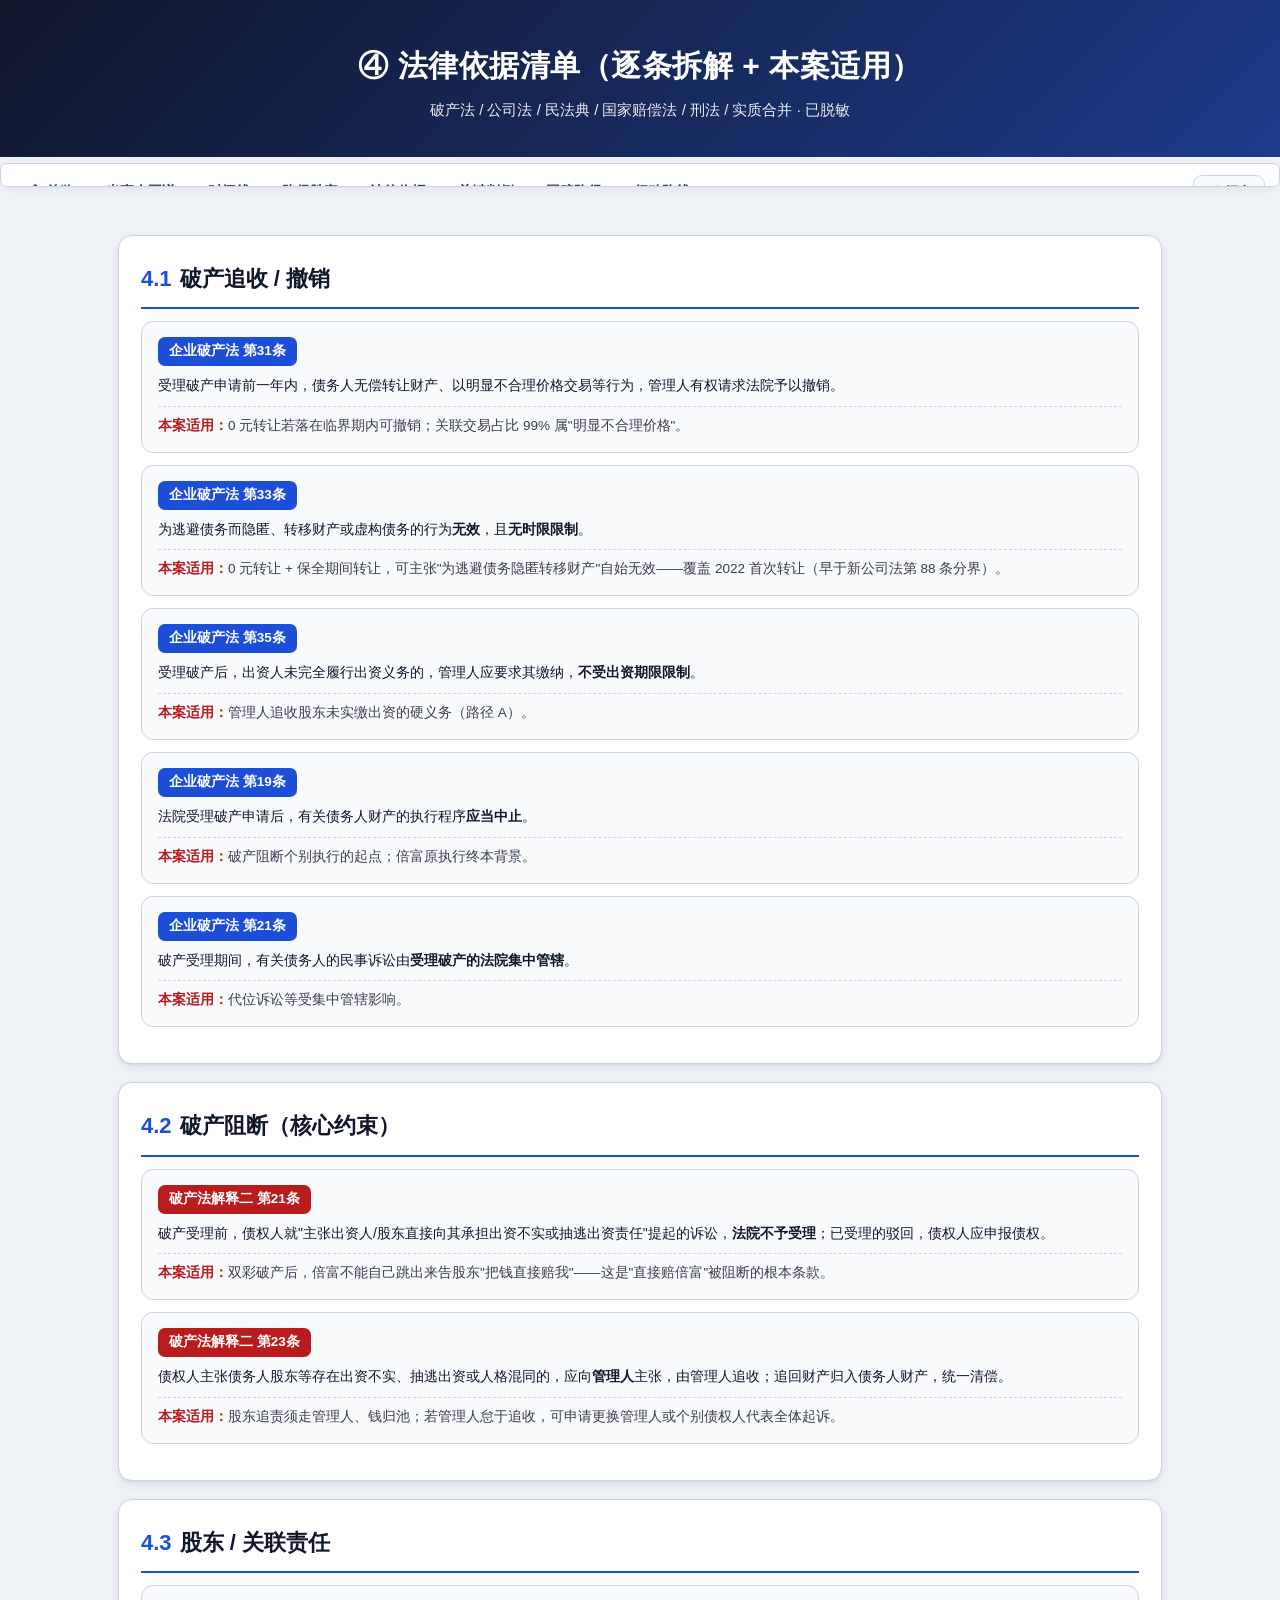
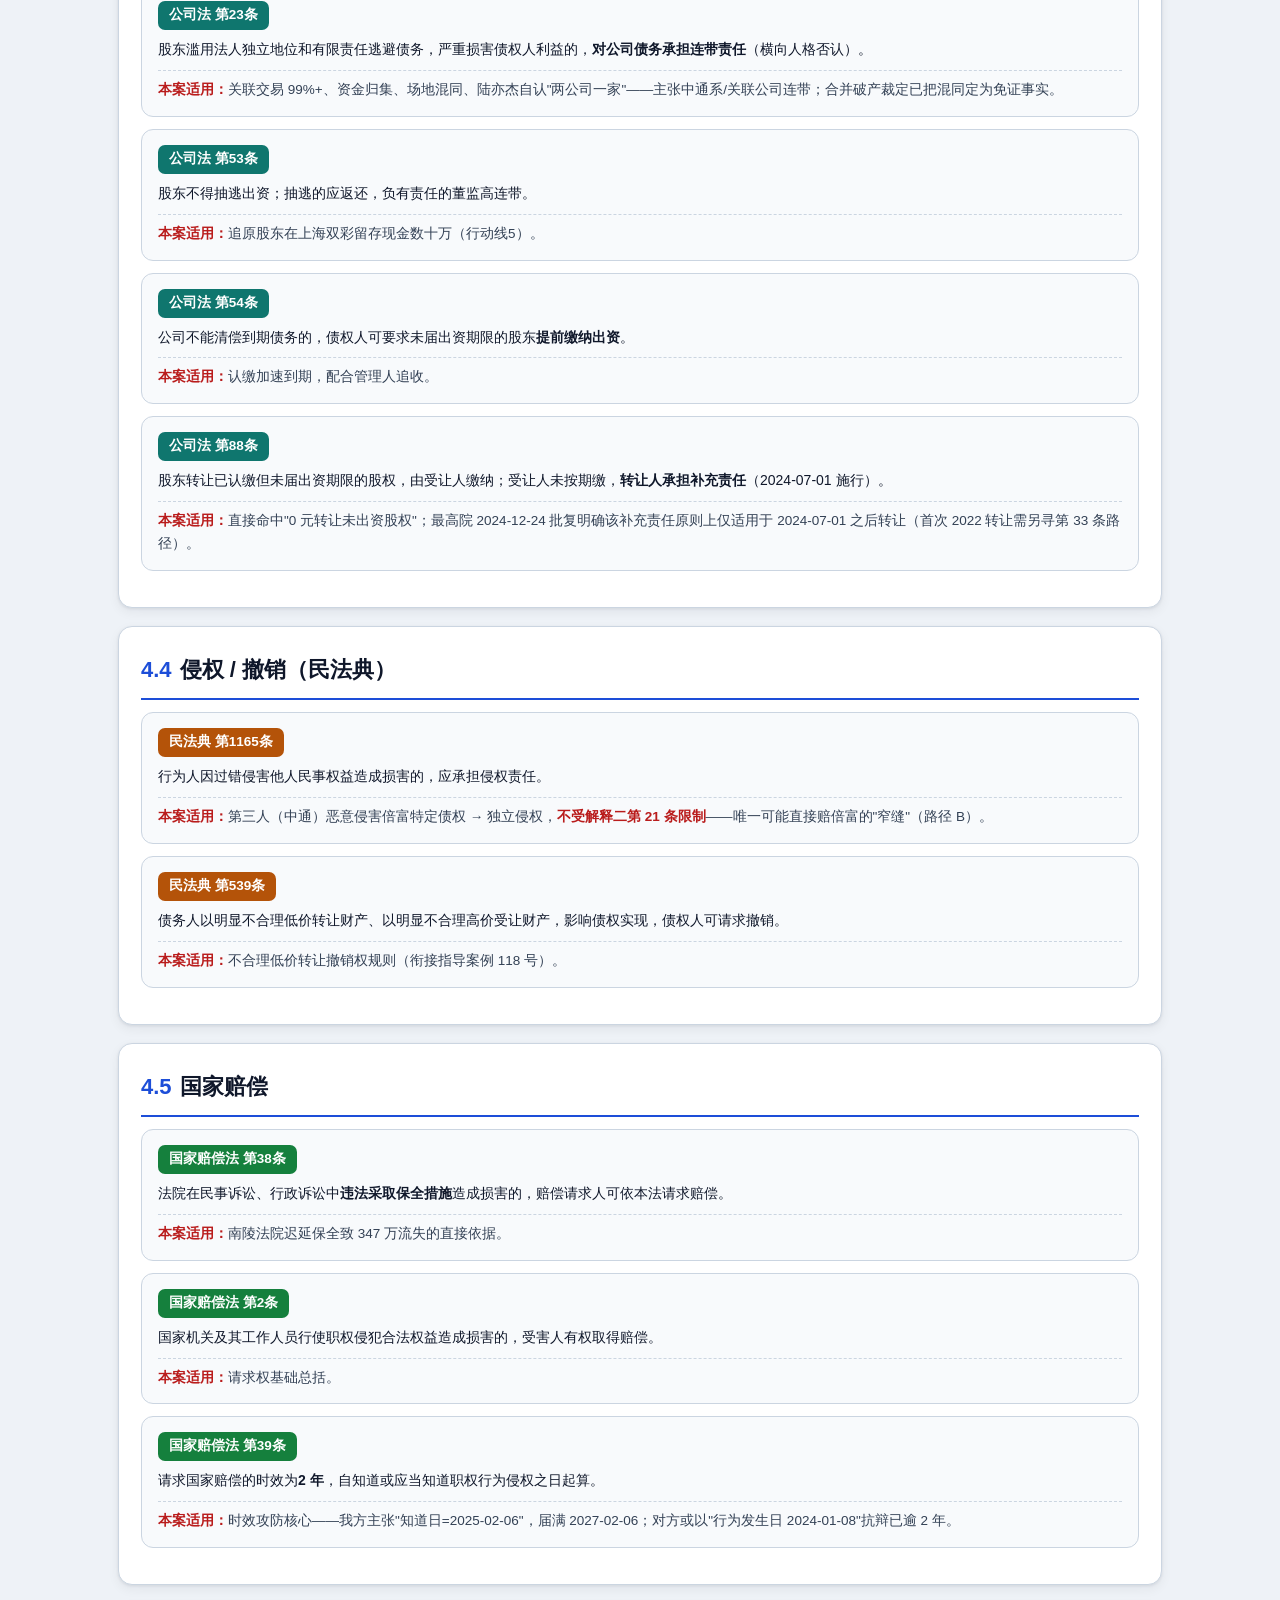
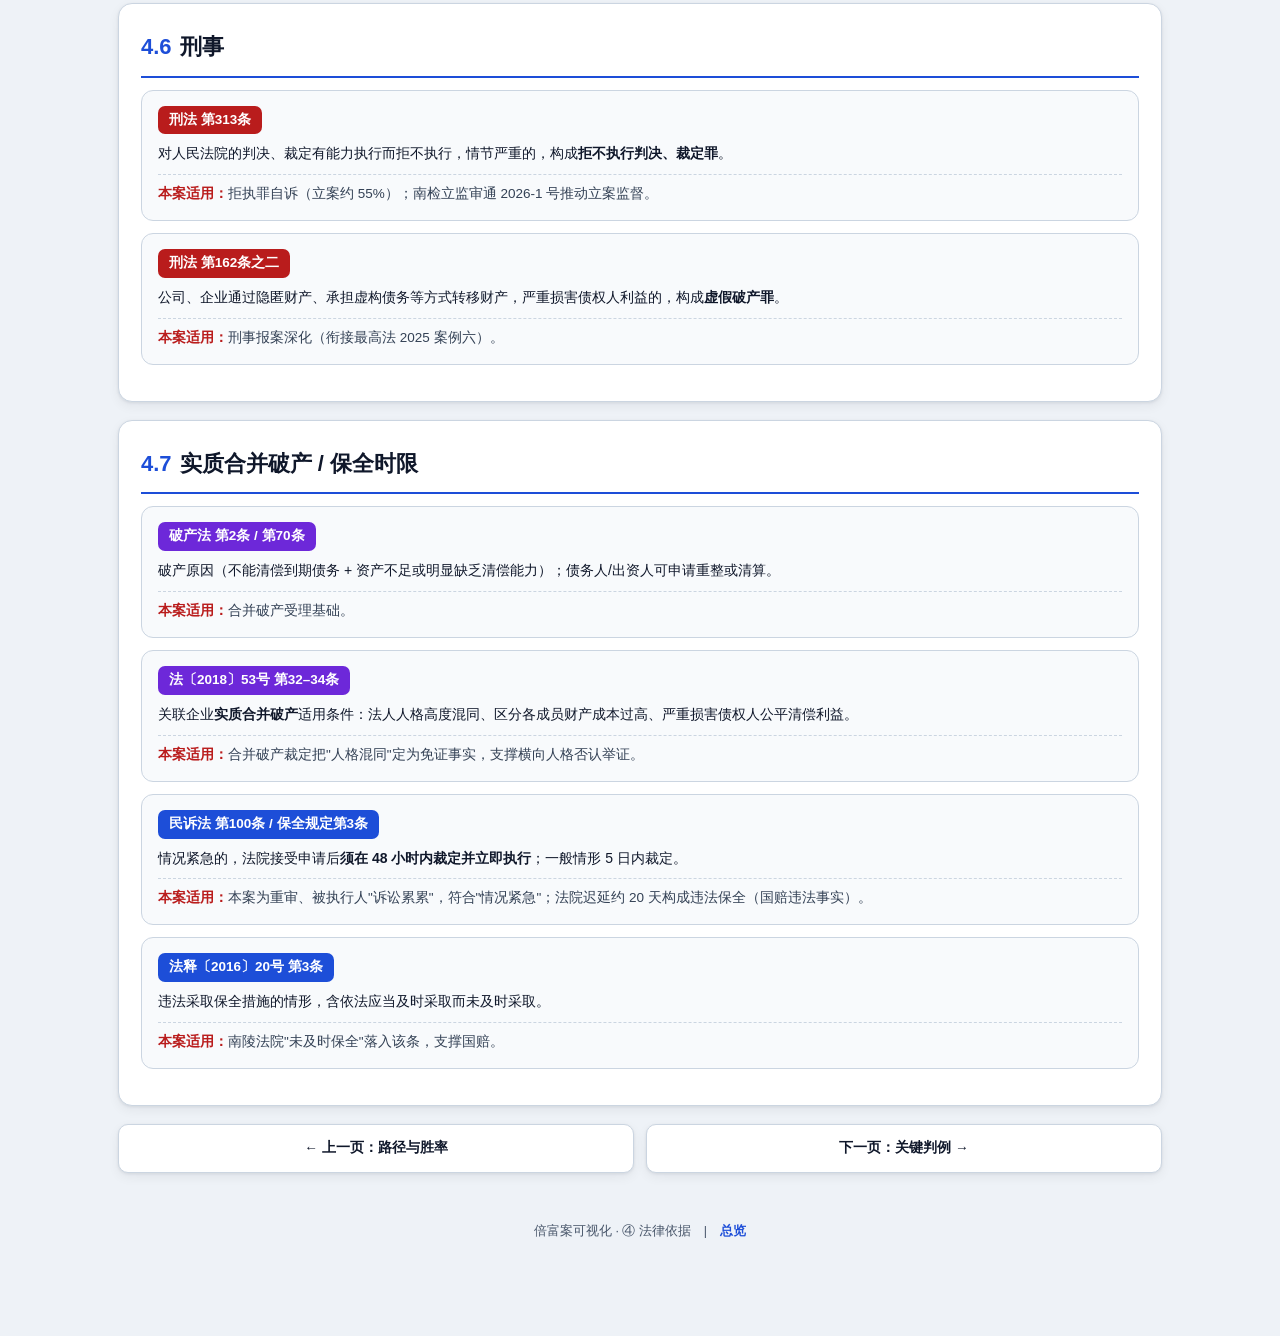
==== pages/legal.html @ 61d532a8 "feat: 多页独立站 + 高对比度双主题（总览hub + 7子页）" ====
<!DOCTYPE html>
<html lang="zh-CN">
<head>
<meta charset="UTF-8">
<meta name="viewport" content="width=device-width, initial-scale=1.0">
<title>④ 法律依据 · 倍富案可视化</title>
<link rel="stylesheet" href="../assets/style.css">
<script src="../assets/theme.js" defer></script>
</head>
<body>
<header class="top">
  <h1>④ 法律依据清单（逐条拆解 + 本案适用）</h1>
  <p>破产法 / 公司法 / 民法典 / 国家赔偿法 / 刑法 / 实质合并 · 已脱敏</p>
</header>
<nav class="bar">
  <a class="home" href="../index.html">◆ 总览</a>
  <a href="parties.html">当事人图谱</a>
  <a href="timeline.html">时间线</a>
  <a href="winrate.html">路径胜率</a>
  <a href="legal.html">法律依据</a>
  <a href="precedents.html">关键判例</a>
  <a href="statecomp.html">国赔路径</a>
  <a href="roadmap.html">行动路线</a>
  <span class="spacer"></span>
  <button class="theme-btn">🌙 深色</button>
</nav>

<div class="wrap">

  <section class="block">
    <h2 class="sec"><span class="idx">4.1</span>破产追收 / 撤销</h2>
    <div class="law"><span class="art">企业破产法 第31条</span><div class="body">受理破产申请前一年内，债务人无偿转让财产、以明显不合理价格交易等行为，管理人有权请求法院予以撤销。</div><div class="app"><b>本案适用：</b>0 元转让若落在临界期内可撤销；关联交易占比 99% 属"明显不合理价格"。</div></div>
    <div class="law"><span class="art">企业破产法 第33条</span><div class="body">为逃避债务而隐匿、转移财产或虚构债务的行为<b>无效</b>，且<b>无时限限制</b>。</div><div class="app"><b>本案适用：</b>0 元转让 + 保全期间转让，可主张"为逃避债务隐匿转移财产"自始无效——覆盖 2022 首次转让（早于新公司法第 88 条分界）。</div></div>
    <div class="law"><span class="art">企业破产法 第35条</span><div class="body">受理破产后，出资人未完全履行出资义务的，管理人应要求其缴纳，<b>不受出资期限限制</b>。</div><div class="app"><b>本案适用：</b>管理人追收股东未实缴出资的硬义务（路径 A）。</div></div>
    <div class="law"><span class="art">企业破产法 第19条</span><div class="body">法院受理破产申请后，有关债务人财产的执行程序<b>应当中止</b>。</div><div class="app"><b>本案适用：</b>破产阻断个别执行的起点；倍富原执行终本背景。</div></div>
    <div class="law"><span class="art">企业破产法 第21条</span><div class="body">破产受理期间，有关债务人的民事诉讼由<b>受理破产的法院集中管辖</b>。</div><div class="app"><b>本案适用：</b>代位诉讼等受集中管辖影响。</div></div>
  </section>

  <section class="block">
    <h2 class="sec"><span class="idx">4.2</span>破产阻断（核心约束）</h2>
    <div class="law coral"><span class="art">破产法解释二 第21条</span><div class="body">破产受理前，债权人就"主张出资人/股东直接向其承担出资不实或抽逃出资责任"提起的诉讼，<b>法院不予受理</b>；已受理的驳回，债权人应申报债权。</div><div class="app"><b>本案适用：</b>双彩破产后，倍富不能自己跳出来告股东"把钱直接赔我"——这是"直接赔倍富"被阻断的根本条款。</div></div>
    <div class="law coral"><span class="art">破产法解释二 第23条</span><div class="body">债权人主张债务人股东等存在出资不实、抽逃出资或人格混同的，应向<b>管理人</b>主张，由管理人追收；追回财产归入债务人财产，统一清偿。</div><div class="app"><b>本案适用：</b>股东追责须走管理人、钱归池；若管理人怠于追收，可申请更换管理人或个别债权人代表全体起诉。</div></div>
  </section>

  <section class="block">
    <h2 class="sec"><span class="idx">4.3</span>股东 / 关联责任</h2>
    <div class="law teal"><span class="art">公司法 第23条</span><div class="body">股东滥用法人独立地位和有限责任逃避债务，严重损害债权人利益的，<b>对公司债务承担连带责任</b>（横向人格否认）。</div><div class="app"><b>本案适用：</b>关联交易 99%+、资金归集、场地混同、陆亦杰自认"两公司一家"——主张中通系/关联公司连带；合并破产裁定已把混同定为免证事实。</div></div>
    <div class="law teal"><span class="art">公司法 第53条</span><div class="body">股东不得抽逃出资；抽逃的应返还，负有责任的董监高连带。</div><div class="app"><b>本案适用：</b>追原股东在上海双彩留存现金数十万（行动线5）。</div></div>
    <div class="law teal"><span class="art">公司法 第54条</span><div class="body">公司不能清偿到期债务的，债权人可要求未届出资期限的股东<b>提前缴纳出资</b>。</div><div class="app"><b>本案适用：</b>认缴加速到期，配合管理人追收。</div></div>
    <div class="law teal"><span class="art">公司法 第88条</span><div class="body">股东转让已认缴但未届出资期限的股权，由受让人缴纳；受让人未按期缴，<b>转让人承担补充责任</b>（2024-07-01 施行）。</div><div class="app"><b>本案适用：</b>直接命中"0 元转让未出资股权"；最高院 2024-12-24 批复明确该补充责任原则上仅适用于 2024-07-01 之后转让（首次 2022 转让需另寻第 33 条路径）。</div></div>
  </section>

  <section class="block">
    <h2 class="sec"><span class="idx">4.4</span>侵权 / 撤销（民法典）</h2>
    <div class="law amber"><span class="art">民法典 第1165条</span><div class="body">行为人因过错侵害他人民事权益造成损害的，应承担侵权责任。</div><div class="app"><b>本案适用：</b>第三人（中通）恶意侵害倍富特定债权 → 独立侵权，<b>不受解释二第 21 条限制</b>——唯一可能直接赔倍富的"窄缝"（路径 B）。</div></div>
    <div class="law amber"><span class="art">民法典 第539条</span><div class="body">债务人以明显不合理低价转让财产、以明显不合理高价受让财产，影响债权实现，债权人可请求撤销。</div><div class="app"><b>本案适用：</b>不合理低价转让撤销权规则（衔接指导案例 118 号）。</div></div>
  </section>

  <section class="block">
    <h2 class="sec"><span class="idx">4.5</span>国家赔偿</h2>
    <div class="law green"><span class="art">国家赔偿法 第38条</span><div class="body">法院在民事诉讼、行政诉讼中<b>违法采取保全措施</b>造成损害的，赔偿请求人可依本法请求赔偿。</div><div class="app"><b>本案适用：</b>南陵法院迟延保全致 347 万流失的直接依据。</div></div>
    <div class="law green"><span class="art">国家赔偿法 第2条</span><div class="body">国家机关及其工作人员行使职权侵犯合法权益造成损害的，受害人有权取得赔偿。</div><div class="app"><b>本案适用：</b>请求权基础总括。</div></div>
    <div class="law green"><span class="art">国家赔偿法 第39条</span><div class="body">请求国家赔偿的时效为<b>2 年</b>，自知道或应当知道职权行为侵权之日起算。</div><div class="app"><b>本案适用：</b>时效攻防核心——我方主张"知道日=2025-02-06"，届满 2027-02-06；对方或以"行为发生日 2024-01-08"抗辩已逾 2 年。</div></div>
  </section>

  <section class="block">
    <h2 class="sec"><span class="idx">4.6</span>刑事</h2>
    <div class="law coral"><span class="art">刑法 第313条</span><div class="body">对人民法院的判决、裁定有能力执行而拒不执行，情节严重的，构成<b>拒不执行判决、裁定罪</b>。</div><div class="app"><b>本案适用：</b>拒执罪自诉（立案约 55%）；南检立监审通 2026-1 号推动立案监督。</div></div>
    <div class="law coral"><span class="art">刑法 第162条之二</span><div class="body">公司、企业通过隐匿财产、承担虚构债务等方式转移财产，严重损害债权人利益的，构成<b>虚假破产罪</b>。</div><div class="app"><b>本案适用：</b>刑事报案深化（衔接最高法 2025 案例六）。</div></div>
  </section>

  <section class="block">
    <h2 class="sec"><span class="idx">4.7</span>实质合并破产 / 保全时限</h2>
    <div class="law violet"><span class="art">破产法 第2条 / 第70条</span><div class="body">破产原因（不能清偿到期债务 + 资产不足或明显缺乏清偿能力）；债务人/出资人可申请重整或清算。</div><div class="app"><b>本案适用：</b>合并破产受理基础。</div></div>
    <div class="law violet"><span class="art">法〔2018〕53号 第32–34条</span><div class="body">关联企业<b>实质合并破产</b>适用条件：法人人格高度混同、区分各成员财产成本过高、严重损害债权人公平清偿利益。</div><div class="app"><b>本案适用：</b>合并破产裁定把"人格混同"定为免证事实，支撑横向人格否认举证。</div></div>
    <div class="law"><span class="art">民诉法 第100条 / 保全规定第3条</span><div class="body">情况紧急的，法院接受申请后<b>须在 48 小时内裁定并立即执行</b>；一般情形 5 日内裁定。</div><div class="app"><b>本案适用：</b>本案为重审、被执行人"诉讼累累"，符合"情况紧急"；法院迟延约 20 天构成违法保全（国赔违法事实）。</div></div>
    <div class="law"><span class="art">法释〔2016〕20号 第3条</span><div class="body">违法采取保全措施的情形，含依法应当及时采取而未及时采取。</div><div class="app"><b>本案适用：</b>南陵法院"未及时保全"落入该条，支撑国赔。</div></div>
  </section>

  <div class="pager">
    <a href="winrate.html">← 上一页：路径与胜率</a>
    <a href="precedents.html">下一页：关键判例 →</a>
  </div>
  <footer class="ft">倍富案可视化 · ④ 法律依据　|　<a href="../index.html">总览</a></footer>
</div>
</body>
</html>
---- assets/style.css ----
/* ===== 倍富案可视化 · 高对比度共享主题 ===== */
:root{
  /* 浅色（默认，对比度最高，适合法律文档阅读） */
  --bg:#eef2f7; --surface:#ffffff; --surface-2:#f8fafc;
  --ink:#0f172a; --ink-2:#334155; --muted:#475569;
  --line:#cbd5e1; --line-strong:#94a3b8;
  --brand:#1d4ed8; --brand-2:#1e3a8a;
  --coral:#b91c1c; --teal:#0f766e; --amber:#b45309; --green:#15803d; --violet:#6d28d9;
  --danger:#b91c1c;
  --header-grad:linear-gradient(135deg,#0f172a 0%,#1e3a8a 100%);
  --shadow:0 1px 3px rgba(15,23,42,.08),0 4px 12px rgba(15,23,42,.06);
  --radius:14px;
}
[data-theme="dark"]{
  --bg:#070d18; --surface:#111c2e; --surface-2:#0e1626;
  --ink:#f8fafc; --ink-2:#cbd5e1; --muted:#94a3b8;
  --line:#334155; --line-strong:#475569;
  --brand:#60a5fa; --brand-2:#3b82f6;
  --coral:#f87171; --teal:#5eead4; --amber:#fbbf24; --green:#4ade80; --violet:#c4b5fd;
  --danger:#f87171;
  --header-grad:linear-gradient(135deg,#020617 0%,#1e3a8a 100%);
  --shadow:0 1px 3px rgba(0,0,0,.4),0 4px 14px rgba(0,0,0,.35);
}
*{box-sizing:border-box;margin:0;padding:0}
html{scroll-behavior:smooth}
body{font-family:-apple-system,BlinkMacSystemFont,"PingFang SC","Microsoft YaHei","Segoe UI",sans-serif;
  background:var(--bg);color:var(--ink);line-height:1.7;font-size:16px;-webkit-font-smoothing:antialiased}
a{color:var(--brand);text-decoration:none;font-weight:600}
a:hover{text-decoration:underline}
.wrap{max-width:1080px;margin:0 auto;padding:24px 18px 64px}

/* 顶部 */
header.top{background:var(--header-grad);color:#fff;padding:46px 22px 34px;text-align:center}
header.top h1{font-size:30px;font-weight:800;letter-spacing:.5px;line-height:1.3}
header.top p{margin-top:12px;opacity:.92;font-size:15px;font-weight:500}
header.top .tagline{margin-top:14px;display:inline-block;background:rgba(255,255,255,.14);
  border:1px solid rgba(255,255,255,.28);padding:5px 14px;border-radius:999px;font-size:13px}

/* 导航 */
nav.bar{position:sticky;top:0;background:var(--surface);border-bottom:1px solid var(--line);
  z-index:50;display:flex;flex-wrap:wrap;gap:6px;padding:10px 14px;justify-content:center;align-items:center;
  box-shadow:0 2px 8px rgba(15,23,42,.06)}
nav.bar a{padding:7px 13px;border-radius:9px;color:var(--ink-2);font-size:13.5px;font-weight:600;white-space:nowrap}
nav.bar a:hover{background:var(--surface-2);color:var(--brand);text-decoration:none}
nav.bar .spacer{flex:1}
nav.bar .theme-btn{cursor:pointer;border:1px solid var(--line);background:var(--surface-2);color:var(--ink);
  border-radius:9px;padding:7px 12px;font-size:13px;font-weight:600}
nav.bar .home{color:var(--brand)}

/* 区块 */
section.block{background:var(--surface);border:1px solid var(--line);border-radius:var(--radius);
  padding:24px 22px;margin:18px 0;box-shadow:var(--shadow)}
h2.sec{font-size:22px;margin-bottom:6px;padding-bottom:10px;border-bottom:2px solid var(--brand);color:var(--ink)}
h2.sec .idx{color:var(--brand);font-weight:800;margin-right:8px}
h3{font-size:17px;margin:22px 0 10px;color:var(--ink);font-weight:700}
.lead{color:var(--ink-2);font-size:14.5px;margin-bottom:14px}
.muted{color:var(--muted);font-size:13.5px}

/* KPI */
.grid{display:grid;grid-template-columns:repeat(auto-fit,minmax(170px,1fr));gap:14px;margin:14px 0}
.kpi{background:var(--surface-2);border:1px solid var(--line);border-radius:12px;padding:18px 14px;text-align:center}
.kpi .n{font-size:26px;font-weight:800;color:var(--brand);line-height:1.2}
.kpi .l{font-size:13px;color:var(--ink-2);margin-top:6px;font-weight:500}

/* 模块卡（hub） */
.modules{display:grid;grid-template-columns:repeat(auto-fit,minmax(230px,1fr));gap:16px;margin:18px 0}
.mod{display:block;background:var(--surface);border:1px solid var(--line);border-left:5px solid var(--brand);
  border-radius:12px;padding:18px 16px;box-shadow:var(--shadow);transition:transform .12s ease,box-shadow .12s ease}
.mod:hover{transform:translateY(-3px);text-decoration:none;box-shadow:0 8px 22px rgba(15,23,42,.14)}
.mod h4{font-size:16.5px;color:var(--ink);margin-bottom:6px}
.mod p{font-size:13px;color:var(--ink-2);font-weight:500}
.mod .go{margin-top:10px;font-size:12.5px;color:var(--brand);font-weight:700}
.mod.c1{border-left-color:var(--coral)} .mod.c2{border-left-color:var(--teal)}
.mod.c3{border-left-color:var(--amber)} .mod.c4{border-left-color:var(--green)}
.mod.c5{border-left-color:var(--violet)} .mod.c6{border-left-color:var(--brand)}
.mod.c7{border-left-color:var(--line-strong)}

/* 表格 */
table{width:100%;border-collapse:collapse;font-size:14px;margin:12px 0;border:1px solid var(--line);border-radius:10px;overflow:hidden}
th,td{border:1px solid var(--line);padding:10px 12px;text-align:left;vertical-align:top}
th{background:var(--surface-2);color:var(--ink);font-weight:700;border-bottom:2px solid var(--line-strong)}
tbody tr:nth-child(even){background:var(--surface-2)}
td b,th b{color:var(--ink)}

/* 标签 */
.tag{display:inline-block;font-size:11.5px;padding:3px 9px;border-radius:7px;margin:2px 3px 2px 0;font-weight:700;color:#fff}
.t-blue{background:var(--brand)} .t-coral{background:var(--coral)} .t-teal{background:var(--teal)}
.t-amber{background:var(--amber)} .t-green{background:var(--green)} .t-violet{background:var(--violet)}
.t-gray{background:#475569}
.tagline-soft{display:inline-block;font-size:12px;padding:3px 10px;border-radius:7px;
  background:var(--surface-2);border:1px solid var(--line);color:var(--ink-2);font-weight:600;margin:2px}

/* 进度条 */
.bar{height:24px;background:var(--surface-2);border:1px solid var(--line);border-radius:7px;overflow:hidden;margin:6px 0}
.bar > i{display:block;height:100%;border-radius:6px}
.bar-row{display:flex;align-items:center;gap:12px;margin:12px 0}
.bar-row .lab{flex:0 0 230px;font-size:13.5px;font-weight:600;color:var(--ink)}
.bar-row .track{flex:1;height:24px;background:var(--surface-2);border:1px solid var(--line);border-radius:7px;overflow:hidden}
.bar-row .track > i{display:block;height:100%}
.bar-row .val{flex:0 0 92px;text-align:right;font-size:14px;font-weight:800;color:var(--ink)}
.f-green{background:var(--green)} .f-blue{background:var(--brand)} .f-red{background:var(--coral)}
.f-amber{background:var(--amber)} .f-gray{background:var(--line-strong)} .f-violet{background:var(--violet)}

/* 卡片 */
.card{border:1px solid var(--line);border-radius:12px;padding:16px 18px;margin:12px 0;background:var(--surface-2)}
.card h4{font-size:16px;color:var(--ink);margin-bottom:8px;font-weight:700}
.card p{font-size:14px;color:var(--ink-2);font-weight:500}
.card.danger{border-left:5px solid var(--coral)}
.card.win{border-left:5px solid var(--green)}
.card.warn{border-left:5px solid var(--amber)}

/* 提示框 */
.alert{background:var(--surface-2);border:1px solid var(--line-strong);border-left:5px solid var(--brand);
  border-radius:12px;padding:16px 18px;margin:14px 0;font-size:14.5px;color:var(--ink);font-weight:500}
.alert b{color:var(--ink)}
.alert.danger{border-left-color:var(--coral)}
.alert.warn{border-left-color:var(--amber)}
.alert.ok{border-left-color:var(--green)}

/* 时间线 */
.tl{position:relative;padding-left:26px;margin:16px 0}
.tl::before{content:"";position:absolute;left:7px;top:4px;bottom:4px;width:3px;background:var(--line-strong);border-radius:3px}
.tl .ev{position:relative;margin:0 0 20px;padding:12px 16px;background:var(--surface-2);
  border:1px solid var(--line);border-radius:10px}
.tl .ev::before{content:"";position:absolute;left:-23px;top:16px;width:14px;height:14px;border-radius:50%;
  background:var(--brand);border:3px solid var(--surface)}
.tl .ev.coral::before{background:var(--coral)} .tl .ev.teal::before{background:var(--teal)}
.tl .ev.amber::before{background:var(--amber)} .tl .ev.green::before{background:var(--green)}
.tl .ev .date{font-size:14px;font-weight:800;color:var(--brand)}
.tl .ev.coral .date{color:var(--coral)} .tl .ev.teal .date{color:var(--teal)}
.tl .ev.amber .date{color:var(--amber)} .tl .ev.green .date{color:var(--green)}
.tl .ev .desc{font-size:14px;color:var(--ink-2);font-weight:500;margin-top:4px}

/* 路径条 */
.path{display:flex;gap:14px;align-items:flex-start;padding:14px 16px;border:1px solid var(--line);
  border-radius:11px;margin:10px 0;background:var(--surface-2)}
.path .no{width:34px;height:34px;border-radius:50%;background:var(--brand);color:#fff;display:flex;
  align-items:center;justify-content:center;font-weight:800;flex:none;font-size:16px}
.path .no.hot{background:var(--coral)}
.path .txt{flex:1}
.path .txt b{font-size:15px;color:var(--ink)}
.path .txt p{font-size:13.5px;color:var(--ink-2);font-weight:500;margin-top:4px}

/* 法典卡片（法条） */
.law{border:1px solid var(--line);border-radius:12px;padding:14px 16px;margin:12px 0;background:var(--surface-2)}
.law .art{display:inline-block;font-weight:800;color:#fff;background:var(--brand);padding:3px 11px;border-radius:7px;font-size:13.5px;margin-bottom:8px}
.law.coral .art{background:var(--coral)} .law.teal .art{background:var(--teal)}
.law.amber .art{background:var(--amber)} .law.green .art{background:var(--green)}
.law.violet .art{background:var(--violet)}
.law .body{font-size:14px;color:var(--ink);font-weight:500}
.law .app{font-size:13.5px;color:var(--ink-2);font-weight:500;margin-top:8px;border-top:1px dashed var(--line);padding-top:8px}
.law .app b{color:var(--coral)}

/* 关系图面板（始终保持浅底以保证对比度） */
.diagram{background:#f8fafc;border:1px solid var(--line);border-radius:12px;padding:16px;margin:14px 0}
[data-theme="dark"] .diagram{background:#0b1322;border:1px solid var(--line)}
.diagram svg{width:100%;height:auto;display:block}
.diagram svg text{fill:#0f172a;font-weight:600}
[data-theme="dark"] .diagram svg text{fill:#e2e8f0}
.diagram svg .box{fill:#ffffff;stroke:#475569;stroke-width:1.2}
[data-theme="dark"] .diagram svg .box{fill:#13203a;stroke:#64748b}
.diagram svg .box.b-brand{stroke:var(--brand);fill:#eff6ff}
.diagram svg .box.b-coral{stroke:var(--coral);fill:#fef2f2}
.diagram svg .box.b-teal{stroke:var(--teal);fill:#f0fdfa}
.diagram svg .box.b-amber{stroke:var(--amber);fill:#fffbeb}
.diagram svg .box.b-gray{stroke:#64748b;fill:#f1f5f9}
[data-theme="dark"] .diagram svg .box.b-brand{fill:#0d1f3d}
[data-theme="dark"] .diagram svg .box.b-coral{fill:#2a0f0f}
[data-theme="dark"] .diagram svg .box.b-teal{fill:#06231f}
[data-theme="dark"] .diagram svg .box.b-amber{fill:#241a04}
[data-theme="dark"] .diagram svg .box.b-gray{fill:#1e293b}

/* 代码/树 */
.tree{background:var(--surface-2);border:1px solid var(--line);border-radius:10px;padding:16px 18px;
  font-family:"SF Mono",Menlo,Consolas,monospace;font-size:13.5px;color:var(--ink);white-space:pre;overflow-x:auto;line-height:1.6}

/* 倒计时 */
.cd-box{background:var(--surface-2);border:1px solid var(--line);border-radius:12px;padding:20px;text-align:center;margin:14px 0}
.cd-num{font-size:46px;font-weight:900;color:var(--coral);line-height:1}
.cd-sub{font-size:13.5px;color:var(--ink-2);margin-top:8px;font-weight:600}

/* 页脚 */
footer.ft{text-align:center;color:var(--muted);font-size:12.5px;padding:30px 18px;line-height:1.7}
footer.ft a{font-weight:600}
.disc{font-size:12.5px;color:var(--muted);margin-top:14px;border-top:1px dashed var(--line);padding-top:12px;font-weight:500}
.pager{display:flex;justify-content:space-between;gap:12px;margin:18px 0}
.pager a{flex:1;text-align:center;background:var(--surface);border:1px solid var(--line);border-radius:10px;
  padding:12px;font-size:13.5px;font-weight:700;color:var(--ink);box-shadow:var(--shadow)}
.pager a:hover{text-decoration:none;color:var(--brand);border-color:var(--brand)}
.back{display:inline-block;margin:6px 0 0;font-weight:700}
@media(max-width:640px){
  body{font-size:15px}
  .bar-row .lab{flex-basis:140px;font-size:12.5px}
  header.top h1{font-size:23px}
  .modules{grid-template-columns:1fr}
}
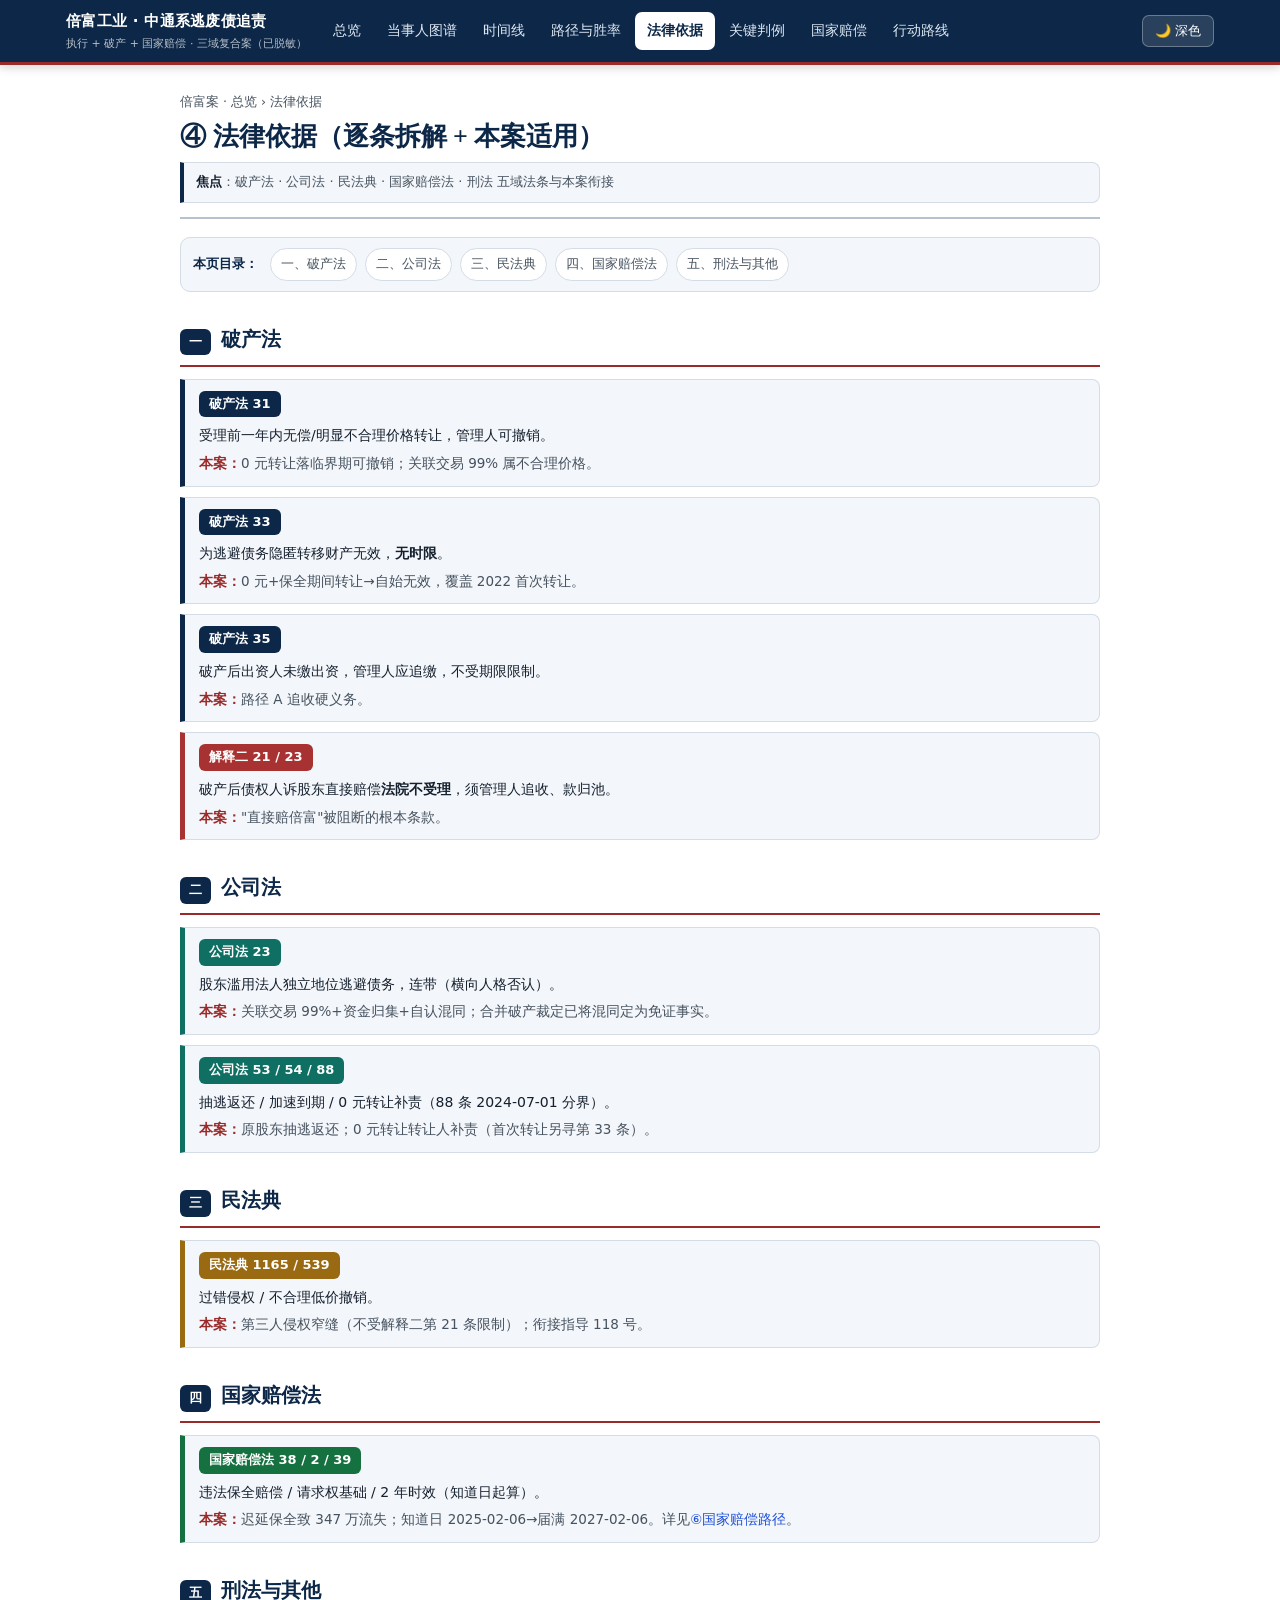
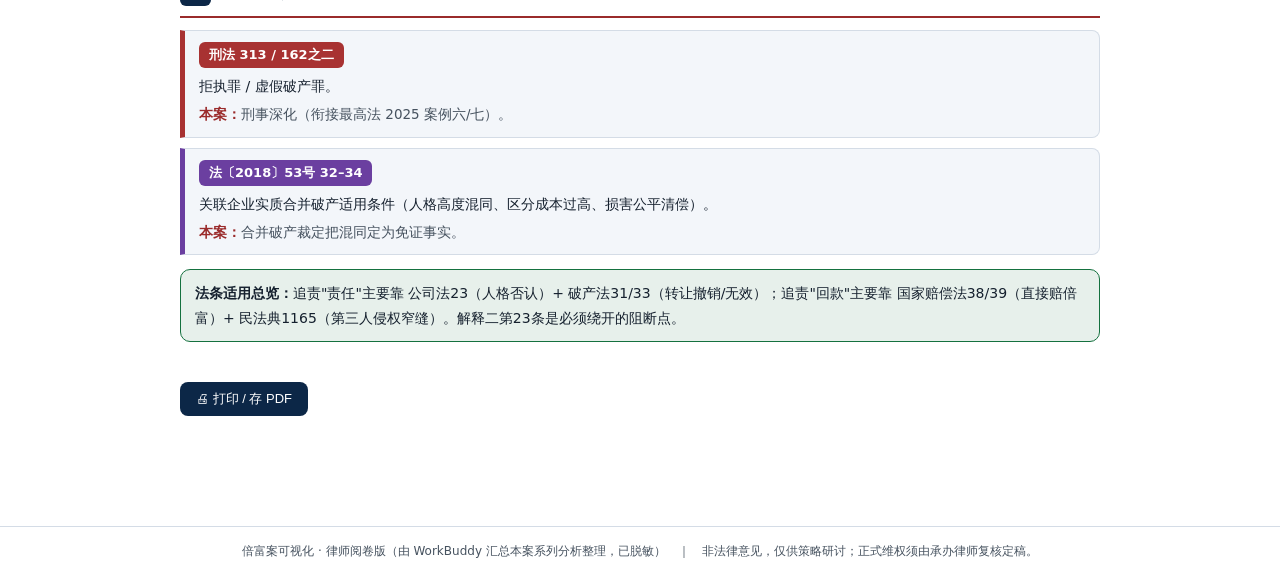
==== commit 3808453d: "refactor: 改为律师阅卷版多页站（每页独立成页+常驻导航+文档化排版+打印友好）" ====
--- a/pages/legal.html
+++ b/pages/legal.html
@@ -1,87 +1,65 @@
 <!DOCTYPE html>
-<html lang="zh-CN">
+<html lang="zh-CN" data-theme="light">
 <head>
 <meta charset="UTF-8">
 <meta name="viewport" content="width=device-width, initial-scale=1.0">
-<title>④ 法律依据 · 倍富案可视化</title>
+<title>倍富案 · 法律依据 | 律师阅卷版</title>
+<script>document.documentElement.dataset.theme=localStorage.getItem('beifu-theme')||'light';</script>
 <link rel="stylesheet" href="../assets/style.css">
-<script src="../assets/theme.js" defer></script>
 </head>
 <body>
-<header class="top">
-  <h1>④ 法律依据清单（逐条拆解 + 本案适用）</h1>
-  <p>破产法 / 公司法 / 民法典 / 国家赔偿法 / 刑法 / 实质合并 · 已脱敏</p>
-</header>
-<nav class="bar">
-  <a class="home" href="../index.html">◆ 总览</a>
-  <a href="parties.html">当事人图谱</a>
-  <a href="timeline.html">时间线</a>
-  <a href="winrate.html">路径胜率</a>
-  <a href="legal.html">法律依据</a>
-  <a href="precedents.html">关键判例</a>
-  <a href="statecomp.html">国赔路径</a>
-  <a href="roadmap.html">行动路线</a>
-  <span class="spacer"></span>
-  <button class="theme-btn">🌙 深色</button>
-</nav>
+<header id="site-header"></header>
+<main class="doc">
 
-<div class="wrap">
+  <div class="doc-head">
+    <div class="crumbs"><a href="../index.html">倍富案 · 总览</a> › 法律依据</div>
+    <h1>④ 法律依据（逐条拆解 + 本案适用）</h1>
+    <div class="meta"><b>焦点</b>：破产法 · 公司法 · 民法典 · 国家赔偿法 · 刑法 五域法条与本案衔接</div>
+  </div>
 
-  <section class="block">
-    <h2 class="sec"><span class="idx">4.1</span>破产追收 / 撤销</h2>
-    <div class="law"><span class="art">企业破产法 第31条</span><div class="body">受理破产申请前一年内，债务人无偿转让财产、以明显不合理价格交易等行为，管理人有权请求法院予以撤销。</div><div class="app"><b>本案适用：</b>0 元转让若落在临界期内可撤销；关联交易占比 99% 属"明显不合理价格"。</div></div>
-    <div class="law"><span class="art">企业破产法 第33条</span><div class="body">为逃避债务而隐匿、转移财产或虚构债务的行为<b>无效</b>，且<b>无时限限制</b>。</div><div class="app"><b>本案适用：</b>0 元转让 + 保全期间转让，可主张"为逃避债务隐匿转移财产"自始无效——覆盖 2022 首次转让（早于新公司法第 88 条分界）。</div></div>
-    <div class="law"><span class="art">企业破产法 第35条</span><div class="body">受理破产后，出资人未完全履行出资义务的，管理人应要求其缴纳，<b>不受出资期限限制</b>。</div><div class="app"><b>本案适用：</b>管理人追收股东未实缴出资的硬义务（路径 A）。</div></div>
-    <div class="law"><span class="art">企业破产法 第19条</span><div class="body">法院受理破产申请后，有关债务人财产的执行程序<b>应当中止</b>。</div><div class="app"><b>本案适用：</b>破产阻断个别执行的起点；倍富原执行终本背景。</div></div>
-    <div class="law"><span class="art">企业破产法 第21条</span><div class="body">破产受理期间，有关债务人的民事诉讼由<b>受理破产的法院集中管辖</b>。</div><div class="app"><b>本案适用：</b>代位诉讼等受集中管辖影响。</div></div>
+  <nav class="toc"><span class="toc-t">本页目录：</span>
+    <a href="#s1">一、破产法</a><a href="#s2">二、公司法</a>
+    <a href="#s3">三、民法典</a><a href="#s4">四、国家赔偿法</a>
+    <a href="#s5">五、刑法与其他</a></nav>
+
+  <section id="s1">
+    <h2 class="sec"><span class="idx">一</span>破产法</h2>
+    <div class="law"><span class="art">破产法 31</span><div class="body">受理前一年内无偿/明显不合理价格转让，管理人可撤销。</div><div class="app"><b>本案：</b>0 元转让落临界期可撤销；关联交易 99% 属不合理价格。</div></div>
+    <div class="law"><span class="art">破产法 33</span><div class="body">为逃避债务隐匿转移财产无效，<b>无时限</b>。</div><div class="app"><b>本案：</b>0 元+保全期间转让→自始无效，覆盖 2022 首次转让。</div></div>
+    <div class="law"><span class="art">破产法 35</span><div class="body">破产后出资人未缴出资，管理人应追缴，不受期限限制。</div><div class="app"><b>本案：</b>路径 A 追收硬义务。</div></div>
+    <div class="law coral"><span class="art">解释二 21 / 23</span><div class="body">破产后债权人诉股东直接赔偿<b>法院不受理</b>，须管理人追收、款归池。</div><div class="app"><b>本案：</b>"直接赔倍富"被阻断的根本条款。</div></div>
   </section>
 
-  <section class="block">
-    <h2 class="sec"><span class="idx">4.2</span>破产阻断（核心约束）</h2>
-    <div class="law coral"><span class="art">破产法解释二 第21条</span><div class="body">破产受理前，债权人就"主张出资人/股东直接向其承担出资不实或抽逃出资责任"提起的诉讼，<b>法院不予受理</b>；已受理的驳回，债权人应申报债权。</div><div class="app"><b>本案适用：</b>双彩破产后，倍富不能自己跳出来告股东"把钱直接赔我"——这是"直接赔倍富"被阻断的根本条款。</div></div>
-    <div class="law coral"><span class="art">破产法解释二 第23条</span><div class="body">债权人主张债务人股东等存在出资不实、抽逃出资或人格混同的，应向<b>管理人</b>主张，由管理人追收；追回财产归入债务人财产，统一清偿。</div><div class="app"><b>本案适用：</b>股东追责须走管理人、钱归池；若管理人怠于追收，可申请更换管理人或个别债权人代表全体起诉。</div></div>
+  <section id="s2">
+    <h2 class="sec"><span class="idx">二</span>公司法</h2>
+    <div class="law teal"><span class="art">公司法 23</span><div class="body">股东滥用法人独立地位逃避债务，连带（横向人格否认）。</div><div class="app"><b>本案：</b>关联交易 99%+资金归集+自认混同；合并破产裁定已将混同定为免证事实。</div></div>
+    <div class="law teal"><span class="art">公司法 53 / 54 / 88</span><div class="body">抽逃返还 / 加速到期 / 0 元转让补责（88 条 2024-07-01 分界）。</div><div class="app"><b>本案：</b>原股东抽逃返还；0 元转让转让人补责（首次转让另寻第 33 条）。</div></div>
   </section>
 
-  <section class="block">
-    <h2 class="sec"><span class="idx">4.3</span>股东 / 关联责任</h2>
-    <div class="law teal"><span class="art">公司法 第23条</span><div class="body">股东滥用法人独立地位和有限责任逃避债务，严重损害债权人利益的，<b>对公司债务承担连带责任</b>（横向人格否认）。</div><div class="app"><b>本案适用：</b>关联交易 99%+、资金归集、场地混同、陆亦杰自认"两公司一家"——主张中通系/关联公司连带；合并破产裁定已把混同定为免证事实。</div></div>
-    <div class="law teal"><span class="art">公司法 第53条</span><div class="body">股东不得抽逃出资；抽逃的应返还，负有责任的董监高连带。</div><div class="app"><b>本案适用：</b>追原股东在上海双彩留存现金数十万（行动线5）。</div></div>
-    <div class="law teal"><span class="art">公司法 第54条</span><div class="body">公司不能清偿到期债务的，债权人可要求未届出资期限的股东<b>提前缴纳出资</b>。</div><div class="app"><b>本案适用：</b>认缴加速到期，配合管理人追收。</div></div>
-    <div class="law teal"><span class="art">公司法 第88条</span><div class="body">股东转让已认缴但未届出资期限的股权，由受让人缴纳；受让人未按期缴，<b>转让人承担补充责任</b>（2024-07-01 施行）。</div><div class="app"><b>本案适用：</b>直接命中"0 元转让未出资股权"；最高院 2024-12-24 批复明确该补充责任原则上仅适用于 2024-07-01 之后转让（首次 2022 转让需另寻第 33 条路径）。</div></div>
+  <section id="s3">
+    <h2 class="sec"><span class="idx">三</span>民法典</h2>
+    <div class="law amber"><span class="art">民法典 1165 / 539</span><div class="body">过错侵权 / 不合理低价撤销。</div><div class="app"><b>本案：</b>第三人侵权窄缝（不受解释二第 21 条限制）；衔接指导 118 号。</div></div>
   </section>
 
-  <section class="block">
-    <h2 class="sec"><span class="idx">4.4</span>侵权 / 撤销（民法典）</h2>
-    <div class="law amber"><span class="art">民法典 第1165条</span><div class="body">行为人因过错侵害他人民事权益造成损害的，应承担侵权责任。</div><div class="app"><b>本案适用：</b>第三人（中通）恶意侵害倍富特定债权 → 独立侵权，<b>不受解释二第 21 条限制</b>——唯一可能直接赔倍富的"窄缝"（路径 B）。</div></div>
-    <div class="law amber"><span class="art">民法典 第539条</span><div class="body">债务人以明显不合理低价转让财产、以明显不合理高价受让财产，影响债权实现，债权人可请求撤销。</div><div class="app"><b>本案适用：</b>不合理低价转让撤销权规则（衔接指导案例 118 号）。</div></div>
+  <section id="s4">
+    <h2 class="sec"><span class="idx">四</span>国家赔偿法</h2>
+    <div class="law green"><span class="art">国家赔偿法 38 / 2 / 39</span><div class="body">违法保全赔偿 / 请求权基础 / 2 年时效（知道日起算）。</div><div class="app"><b>本案：</b>迟延保全致 347 万流失；知道日 2025-02-06→届满 2027-02-06。详见<a href="statecomp.html">⑥国家赔偿路径</a>。</div></div>
   </section>
 
-  <section class="block">
-    <h2 class="sec"><span class="idx">4.5</span>国家赔偿</h2>
-    <div class="law green"><span class="art">国家赔偿法 第38条</span><div class="body">法院在民事诉讼、行政诉讼中<b>违法采取保全措施</b>造成损害的，赔偿请求人可依本法请求赔偿。</div><div class="app"><b>本案适用：</b>南陵法院迟延保全致 347 万流失的直接依据。</div></div>
-    <div class="law green"><span class="art">国家赔偿法 第2条</span><div class="body">国家机关及其工作人员行使职权侵犯合法权益造成损害的，受害人有权取得赔偿。</div><div class="app"><b>本案适用：</b>请求权基础总括。</div></div>
-    <div class="law green"><span class="art">国家赔偿法 第39条</span><div class="body">请求国家赔偿的时效为<b>2 年</b>，自知道或应当知道职权行为侵权之日起算。</div><div class="app"><b>本案适用：</b>时效攻防核心——我方主张"知道日=2025-02-06"，届满 2027-02-06；对方或以"行为发生日 2024-01-08"抗辩已逾 2 年。</div></div>
+  <section id="s5">
+    <h2 class="sec"><span class="idx">五</span>刑法与其他</h2>
+    <div class="law coral"><span class="art">刑法 313 / 162之二</span><div class="body">拒执罪 / 虚假破产罪。</div><div class="app"><b>本案：</b>刑事深化（衔接最高法 2025 案例六/七）。</div></div>
+    <div class="law violet"><span class="art">法〔2018〕53号 32–34</span><div class="body">关联企业实质合并破产适用条件（人格高度混同、区分成本过高、损害公平清偿）。</div><div class="app"><b>本案：</b>合并破产裁定把混同定为免证事实。</div></div>
+    <div class="alert ok"><b>法条适用总览：</b>追责"责任"主要靠 公司法23（人格否认）+ 破产法31/33（转让撤销/无效）；追责"回款"主要靠 国家赔偿法38/39（直接赔倍富）+ 民法典1165（第三人侵权窄缝）。解释二第23条是必须绕开的阻断点。</div>
   </section>
 
-  <section class="block">
-    <h2 class="sec"><span class="idx">4.6</span>刑事</h2>
-    <div class="law coral"><span class="art">刑法 第313条</span><div class="body">对人民法院的判决、裁定有能力执行而拒不执行，情节严重的，构成<b>拒不执行判决、裁定罪</b>。</div><div class="app"><b>本案适用：</b>拒执罪自诉（立案约 55%）；南检立监审通 2026-1 号推动立案监督。</div></div>
-    <div class="law coral"><span class="art">刑法 第162条之二</span><div class="body">公司、企业通过隐匿财产、承担虚构债务等方式转移财产，严重损害债权人利益的，构成<b>虚假破产罪</b>。</div><div class="app"><b>本案适用：</b>刑事报案深化（衔接最高法 2025 案例六）。</div></div>
-  </section>
+  <button class="print-btn" onclick="window.print()">🖨 打印 / 存 PDF</button>
+</main>
 
-  <section class="block">
-    <h2 class="sec"><span class="idx">4.7</span>实质合并破产 / 保全时限</h2>
-    <div class="law violet"><span class="art">破产法 第2条 / 第70条</span><div class="body">破产原因（不能清偿到期债务 + 资产不足或明显缺乏清偿能力）；债务人/出资人可申请重整或清算。</div><div class="app"><b>本案适用：</b>合并破产受理基础。</div></div>
-    <div class="law violet"><span class="art">法〔2018〕53号 第32–34条</span><div class="body">关联企业<b>实质合并破产</b>适用条件：法人人格高度混同、区分各成员财产成本过高、严重损害债权人公平清偿利益。</div><div class="app"><b>本案适用：</b>合并破产裁定把"人格混同"定为免证事实，支撑横向人格否认举证。</div></div>
-    <div class="law"><span class="art">民诉法 第100条 / 保全规定第3条</span><div class="body">情况紧急的，法院接受申请后<b>须在 48 小时内裁定并立即执行</b>；一般情形 5 日内裁定。</div><div class="app"><b>本案适用：</b>本案为重审、被执行人"诉讼累累"，符合"情况紧急"；法院迟延约 20 天构成违法保全（国赔违法事实）。</div></div>
-    <div class="law"><span class="art">法释〔2016〕20号 第3条</span><div class="body">违法采取保全措施的情形，含依法应当及时采取而未及时采取。</div><div class="app"><b>本案适用：</b>南陵法院"未及时保全"落入该条，支撑国赔。</div></div>
-  </section>
-
-  <div class="pager">
-    <a href="winrate.html">← 上一页：路径与胜率</a>
-    <a href="precedents.html">下一页：关键判例 →</a>
-  </div>
-  <footer class="ft">倍富案可视化 · ④ 法律依据　|　<a href="../index.html">总览</a></footer>
-</div>
+<footer class="doc-foot">
+  倍富案可视化 · 律师阅卷版（由 WorkBuddy 汇总本案系列分析整理，已脱敏）　｜　非法律意见，仅供策略研讨；正式维权须由承办律师复核定稿。
+</footer>
+<script src="../assets/nav.js"></script>
+<script src="../assets/theme.js"></script>
 </body>
 </html>
--- a/assets/style.css
+++ b/assets/style.css
@@ -1,196 +1,289 @@
-/* ===== 倍富案可视化 · 高对比度共享主题 ===== */
+/* ============================================================
+   倍富案 · 律师阅卷版 共享样式
+   设计目标：专业法律文档观感 · 高对比 · 打印友好 · 明暗双主题
+   ============================================================ */
+
 :root{
-  /* 浅色（默认，对比度最高，适合法律文档阅读） */
-  --bg:#eef2f7; --surface:#ffffff; --surface-2:#f8fafc;
-  --ink:#0f172a; --ink-2:#334155; --muted:#475569;
-  --line:#cbd5e1; --line-strong:#94a3b8;
-  --brand:#1d4ed8; --brand-2:#1e3a8a;
-  --coral:#b91c1c; --teal:#0f766e; --amber:#b45309; --green:#15803d; --violet:#6d28d9;
-  --danger:#b91c1c;
-  --header-grad:linear-gradient(135deg,#0f172a 0%,#1e3a8a 100%);
-  --shadow:0 1px 3px rgba(15,23,42,.08),0 4px 12px rgba(15,23,42,.06);
-  --radius:14px;
+  --bg:#ffffff;
+  --bg-soft:#f3f6fa;
+  --bg-panel:#eef2f7;
+  --ink:#15202e;          /* 正文深字，白底高对比 */
+  --ink-soft:#46525f;
+  --navy:#0c2747;         /* 导航/标题栏深蓝 */
+  --navy-2:#16395f;
+  --line:#d4dce6;         /* 边框 */
+  --line-strong:#b7c2d0;
+  --accent:#9a2b2b;       /* 法律红/警示 */
+  --green:#15713f;        /* 有利/胜率 */
+  --amber:#9a6a12;        /* 提示 */
+  --blue:#1d4ed8;         /* 信息 */
+  --teal:#0f6f63;
+  --coral:#a83232;
+  --radius:10px;
+  --shadow:0 1px 3px rgba(12,39,71,.10);
+  --maxw:960px;
 }
 [data-theme="dark"]{
-  --bg:#070d18; --surface:#111c2e; --surface-2:#0e1626;
-  --ink:#f8fafc; --ink-2:#cbd5e1; --muted:#94a3b8;
-  --line:#334155; --line-strong:#475569;
-  --brand:#60a5fa; --brand-2:#3b82f6;
-  --coral:#f87171; --teal:#5eead4; --amber:#fbbf24; --green:#4ade80; --violet:#c4b5fd;
-  --danger:#f87171;
-  --header-grad:linear-gradient(135deg,#020617 0%,#1e3a8a 100%);
-  --shadow:0 1px 3px rgba(0,0,0,.4),0 4px 14px rgba(0,0,0,.35);
-}
-*{box-sizing:border-box;margin:0;padding:0}
-html{scroll-behavior:smooth}
-body{font-family:-apple-system,BlinkMacSystemFont,"PingFang SC","Microsoft YaHei","Segoe UI",sans-serif;
-  background:var(--bg);color:var(--ink);line-height:1.7;font-size:16px;-webkit-font-smoothing:antialiased}
-a{color:var(--brand);text-decoration:none;font-weight:600}
+  --bg:#0e1722;
+  --bg-soft:#15222f;
+  --bg-panel:#1b2a39;
+  --ink:#e9eef5;
+  --ink-soft:#a9b6c4;
+  --navy:#081c33;
+  --navy-2:#0f2c4b;
+  --line:#2a3a4c;
+  --line-strong:#3a4d62;
+  --accent:#e8857b;
+  --green:#5bbd86;
+  --amber:#e2b25c;
+  --blue:#83a9f2;
+  --teal:#54c2b3;
+  --coral:#e8857b;
+  --shadow:0 1px 3px rgba(0,0,0,.4);
+}
+
+*{box-sizing:border-box}
+html,body{margin:0;padding:0}
+body{
+  background:var(--bg);
+  color:var(--ink);
+  font-family:"Noto Sans SC","PingFang SC","Microsoft YaHei",system-ui,-apple-system,sans-serif;
+  font-size:15.5px;
+  line-height:1.75;
+  -webkit-font-smoothing:antialiased;
+}
+a{color:var(--blue);text-decoration:none}
 a:hover{text-decoration:underline}
-.wrap{max-width:1080px;margin:0 auto;padding:24px 18px 64px}
-
-/* 顶部 */
-header.top{background:var(--header-grad);color:#fff;padding:46px 22px 34px;text-align:center}
-header.top h1{font-size:30px;font-weight:800;letter-spacing:.5px;line-height:1.3}
-header.top p{margin-top:12px;opacity:.92;font-size:15px;font-weight:500}
-header.top .tagline{margin-top:14px;display:inline-block;background:rgba(255,255,255,.14);
-  border:1px solid rgba(255,255,255,.28);padding:5px 14px;border-radius:999px;font-size:13px}
-
-/* 导航 */
-nav.bar{position:sticky;top:0;background:var(--surface);border-bottom:1px solid var(--line);
-  z-index:50;display:flex;flex-wrap:wrap;gap:6px;padding:10px 14px;justify-content:center;align-items:center;
-  box-shadow:0 2px 8px rgba(15,23,42,.06)}
-nav.bar a{padding:7px 13px;border-radius:9px;color:var(--ink-2);font-size:13.5px;font-weight:600;white-space:nowrap}
-nav.bar a:hover{background:var(--surface-2);color:var(--brand);text-decoration:none}
-nav.bar .spacer{flex:1}
-nav.bar .theme-btn{cursor:pointer;border:1px solid var(--line);background:var(--surface-2);color:var(--ink);
-  border-radius:9px;padding:7px 12px;font-size:13px;font-weight:600}
-nav.bar .home{color:var(--brand)}
-
-/* 区块 */
-section.block{background:var(--surface);border:1px solid var(--line);border-radius:var(--radius);
-  padding:24px 22px;margin:18px 0;box-shadow:var(--shadow)}
-h2.sec{font-size:22px;margin-bottom:6px;padding-bottom:10px;border-bottom:2px solid var(--brand);color:var(--ink)}
-h2.sec .idx{color:var(--brand);font-weight:800;margin-right:8px}
-h3{font-size:17px;margin:22px 0 10px;color:var(--ink);font-weight:700}
-.lead{color:var(--ink-2);font-size:14.5px;margin-bottom:14px}
-.muted{color:var(--muted);font-size:13.5px}
-
-/* KPI */
-.grid{display:grid;grid-template-columns:repeat(auto-fit,minmax(170px,1fr));gap:14px;margin:14px 0}
-.kpi{background:var(--surface-2);border:1px solid var(--line);border-radius:12px;padding:18px 14px;text-align:center}
-.kpi .n{font-size:26px;font-weight:800;color:var(--brand);line-height:1.2}
-.kpi .l{font-size:13px;color:var(--ink-2);margin-top:6px;font-weight:500}
-
-/* 模块卡（hub） */
-.modules{display:grid;grid-template-columns:repeat(auto-fit,minmax(230px,1fr));gap:16px;margin:18px 0}
-.mod{display:block;background:var(--surface);border:1px solid var(--line);border-left:5px solid var(--brand);
-  border-radius:12px;padding:18px 16px;box-shadow:var(--shadow);transition:transform .12s ease,box-shadow .12s ease}
-.mod:hover{transform:translateY(-3px);text-decoration:none;box-shadow:0 8px 22px rgba(15,23,42,.14)}
-.mod h4{font-size:16.5px;color:var(--ink);margin-bottom:6px}
-.mod p{font-size:13px;color:var(--ink-2);font-weight:500}
-.mod .go{margin-top:10px;font-size:12.5px;color:var(--brand);font-weight:700}
-.mod.c1{border-left-color:var(--coral)} .mod.c2{border-left-color:var(--teal)}
-.mod.c3{border-left-color:var(--amber)} .mod.c4{border-left-color:var(--green)}
-.mod.c5{border-left-color:var(--violet)} .mod.c6{border-left-color:var(--brand)}
-.mod.c7{border-left-color:var(--line-strong)}
-
-/* 表格 */
-table{width:100%;border-collapse:collapse;font-size:14px;margin:12px 0;border:1px solid var(--line);border-radius:10px;overflow:hidden}
-th,td{border:1px solid var(--line);padding:10px 12px;text-align:left;vertical-align:top}
-th{background:var(--surface-2);color:var(--ink);font-weight:700;border-bottom:2px solid var(--line-strong)}
-tbody tr:nth-child(even){background:var(--surface-2)}
-td b,th b{color:var(--ink)}
-
-/* 标签 */
-.tag{display:inline-block;font-size:11.5px;padding:3px 9px;border-radius:7px;margin:2px 3px 2px 0;font-weight:700;color:#fff}
-.t-blue{background:var(--brand)} .t-coral{background:var(--coral)} .t-teal{background:var(--teal)}
-.t-amber{background:var(--amber)} .t-green{background:var(--green)} .t-violet{background:var(--violet)}
-.t-gray{background:#475569}
-.tagline-soft{display:inline-block;font-size:12px;padding:3px 10px;border-radius:7px;
-  background:var(--surface-2);border:1px solid var(--line);color:var(--ink-2);font-weight:600;margin:2px}
-
-/* 进度条 */
-.bar{height:24px;background:var(--surface-2);border:1px solid var(--line);border-radius:7px;overflow:hidden;margin:6px 0}
-.bar > i{display:block;height:100%;border-radius:6px}
-.bar-row{display:flex;align-items:center;gap:12px;margin:12px 0}
-.bar-row .lab{flex:0 0 230px;font-size:13.5px;font-weight:600;color:var(--ink)}
-.bar-row .track{flex:1;height:24px;background:var(--surface-2);border:1px solid var(--line);border-radius:7px;overflow:hidden}
-.bar-row .track > i{display:block;height:100%}
-.bar-row .val{flex:0 0 92px;text-align:right;font-size:14px;font-weight:800;color:var(--ink)}
-.f-green{background:var(--green)} .f-blue{background:var(--brand)} .f-red{background:var(--coral)}
-.f-amber{background:var(--amber)} .f-gray{background:var(--line-strong)} .f-violet{background:var(--violet)}
-
-/* 卡片 */
-.card{border:1px solid var(--line);border-radius:12px;padding:16px 18px;margin:12px 0;background:var(--surface-2)}
-.card h4{font-size:16px;color:var(--ink);margin-bottom:8px;font-weight:700}
-.card p{font-size:14px;color:var(--ink-2);font-weight:500}
-.card.danger{border-left:5px solid var(--coral)}
-.card.win{border-left:5px solid var(--green)}
-.card.warn{border-left:5px solid var(--amber)}
-
-/* 提示框 */
-.alert{background:var(--surface-2);border:1px solid var(--line-strong);border-left:5px solid var(--brand);
-  border-radius:12px;padding:16px 18px;margin:14px 0;font-size:14.5px;color:var(--ink);font-weight:500}
-.alert b{color:var(--ink)}
-.alert.danger{border-left-color:var(--coral)}
-.alert.warn{border-left-color:var(--amber)}
-.alert.ok{border-left-color:var(--green)}
-
-/* 时间线 */
-.tl{position:relative;padding-left:26px;margin:16px 0}
-.tl::before{content:"";position:absolute;left:7px;top:4px;bottom:4px;width:3px;background:var(--line-strong);border-radius:3px}
-.tl .ev{position:relative;margin:0 0 20px;padding:12px 16px;background:var(--surface-2);
-  border:1px solid var(--line);border-radius:10px}
-.tl .ev::before{content:"";position:absolute;left:-23px;top:16px;width:14px;height:14px;border-radius:50%;
-  background:var(--brand);border:3px solid var(--surface)}
-.tl .ev.coral::before{background:var(--coral)} .tl .ev.teal::before{background:var(--teal)}
-.tl .ev.amber::before{background:var(--amber)} .tl .ev.green::before{background:var(--green)}
-.tl .ev .date{font-size:14px;font-weight:800;color:var(--brand)}
-.tl .ev.coral .date{color:var(--coral)} .tl .ev.teal .date{color:var(--teal)}
-.tl .ev.amber .date{color:var(--amber)} .tl .ev.green .date{color:var(--green)}
-.tl .ev .desc{font-size:14px;color:var(--ink-2);font-weight:500;margin-top:4px}
-
-/* 路径条 */
-.path{display:flex;gap:14px;align-items:flex-start;padding:14px 16px;border:1px solid var(--line);
-  border-radius:11px;margin:10px 0;background:var(--surface-2)}
-.path .no{width:34px;height:34px;border-radius:50%;background:var(--brand);color:#fff;display:flex;
-  align-items:center;justify-content:center;font-weight:800;flex:none;font-size:16px}
-.path .no.hot{background:var(--coral)}
+
+/* ---------- 顶部常驻导航 ---------- */
+#site-header{
+  position:sticky;top:0;z-index:50;
+  background:var(--navy);
+  color:#fff;
+  border-bottom:3px solid var(--accent);
+  box-shadow:0 2px 10px rgba(0,0,0,.18);
+}
+.nav-inner{max-width:1180px;margin:0 auto;display:flex;align-items:center;gap:14px;flex-wrap:wrap;padding:8px 16px}
+.nav-brand{font-weight:800;font-size:15px;letter-spacing:.3px;white-space:nowrap;color:#fff}
+.nav-brand small{display:block;font-weight:500;font-size:11px;opacity:.7;letter-spacing:0}
+.nav-links{display:flex;gap:2px;flex-wrap:wrap;flex:1}
+.nav-links a{
+  color:#dfe9f3;font-size:13.5px;padding:6px 11px;border-radius:7px;white-space:nowrap;
+  border:1px solid transparent;
+}
+.nav-links a:hover{background:rgba(255,255,255,.12);text-decoration:none;color:#fff}
+.nav-links a.active{background:#fff;color:var(--navy);font-weight:700}
+.theme-btn{
+  background:rgba(255,255,255,.12);color:#fff;border:1px solid rgba(255,255,255,.3);
+  border-radius:7px;padding:6px 12px;font-size:13px;cursor:pointer;white-space:nowrap;
+}
+.theme-btn:hover{background:rgba(255,255,255,.22)}
+
+/* ---------- 文档主体 ---------- */
+.doc{max-width:var(--maxw);margin:0 auto;padding:26px 20px 60px}
+.doc-head{border-bottom:2px solid var(--line-strong);padding-bottom:14px;margin-bottom:8px}
+.crumbs{font-size:12.5px;color:var(--ink-soft);margin-bottom:8px}
+.crumbs a{color:var(--ink-soft)}
+.doc-head h1{
+  font-family:"Noto Serif SC","Songti SC",serif;
+  font-size:26px;line-height:1.3;margin:0 0 8px;color:var(--navy);font-weight:800;
+}
+.meta{font-size:13px;color:var(--ink-soft);background:var(--bg-soft);border:1px solid var(--line);
+  border-left:4px solid var(--navy);padding:8px 12px;border-radius:0 8px 8px 0}
+.meta b{color:var(--ink)}
+
+/* 本页目录 */
+.toc{
+  display:flex;flex-wrap:wrap;gap:8px;align-items:center;
+  background:var(--bg-soft);border:1px solid var(--line);border-radius:var(--radius);
+  padding:10px 12px;margin:18px 0 22px;font-size:13px;
+}
+.toc .toc-t{font-weight:700;color:var(--navy);margin-right:4px}
+.toc a{background:#fff;border:1px solid var(--line);padding:4px 10px;border-radius:20px;color:var(--ink-soft)}
+[data-theme="dark"] .toc a{background:var(--bg-panel)}
+.toc a:hover{border-color:var(--navy);color:var(--navy);text-decoration:none}
+
+/* 章节 */
+section{margin:30px 0;scroll-margin-top:70px}
+h2.sec{
+  font-size:20px;color:var(--navy);margin:30px 0 12px;padding-bottom:8px;
+  border-bottom:2px solid var(--accent);display:flex;align-items:baseline;gap:10px;
+}
+h2.sec .idx{
+  font-family:"Noto Serif SC",serif;background:var(--navy);color:#fff;
+  font-size:13px;font-weight:700;padding:2px 9px;border-radius:6px;flex:none;
+}
+h3{font-size:16.5px;color:var(--navy-2);margin:22px 0 10px;
+  padding-left:10px;border-left:4px solid var(--accent)}
+h4{font-size:15px;margin:14px 0 6px;color:var(--ink)}
+p{margin:8px 0}
+.lead{font-size:15px;color:var(--ink-soft);background:var(--bg-soft);
+  border-left:4px solid var(--blue);padding:10px 14px;border-radius:0 8px 8px 0;margin:10px 0 16px}
+b,strong{color:var(--ink)}
+
+/* ---------- 卡片 KPI / counts ---------- */
+.grid{display:grid;grid-template-columns:repeat(auto-fit,minmax(150px,1fr));gap:12px;margin:14px 0}
+.kpi{background:var(--bg-soft);border:1px solid var(--line);border-radius:var(--radius);
+  padding:14px;text-align:center}
+.kpi .n{font-size:22px;font-weight:800;color:var(--navy);font-family:"Noto Serif SC",serif}
+.kpi .l{font-size:12px;color:var(--ink-soft);margin-top:4px}
+.counts{display:flex;flex-wrap:wrap;gap:12px;margin:16px 0}
+.counts .c{flex:1;min-width:120px;background:linear-gradient(135deg,var(--navy),var(--navy-2));
+  color:#fff;border-radius:var(--radius);padding:14px 16px;text-align:center}
+.counts .c .n{font-size:26px;font-weight:800;font-family:"Noto Serif SC",serif}
+.counts .c .l{font-size:12px;opacity:.85;margin-top:2px}
+
+/* ---------- 警示框 ---------- */
+.alert{border-radius:var(--radius);padding:11px 14px;margin:14px 0;font-size:14px;
+  border:1px solid;background:var(--bg-soft)}
+.alert.danger{border-color:var(--accent);background:rgba(154,43,43,.08);color:var(--ink)}
+.alert.danger b{color:var(--accent)}
+.alert.warn{border-color:var(--amber);background:rgba(154,106,18,.10)}
+.alert.ok{border-color:var(--green);background:rgba(21,113,63,.10)}
+.alert b{color:inherit}
+
+/* ---------- 表格 ---------- */
+table{width:100%;border-collapse:collapse;margin:12px 0;font-size:13.5px;
+  background:#fff;border:1px solid var(--line-strong);border-radius:8px;overflow:hidden}
+[data-theme="dark"] table{background:var(--bg-panel)}
+th,td{border:1px solid var(--line);padding:9px 11px;text-align:left;vertical-align:top}
+th{background:var(--navy);color:#fff;font-weight:700;font-size:13px}
+[data-theme="dark"] th{background:var(--navy-2)}
+tr:nth-child(even) td{background:var(--bg-soft)}
+[data-theme="dark"] tr:nth-child(even) td{background:rgba(255,255,255,.03)}
+
+/* ---------- 标签 ---------- */
+.tag{display:inline-block;font-size:11.5px;font-weight:700;padding:2px 8px;border-radius:20px;color:#fff;white-space:nowrap}
+.t-teal{background:var(--teal)} .t-blue{background:var(--blue)} .t-coral{background:var(--coral)}
+.t-amber{background:var(--amber)} .t-gray{background:#5b6776}
+
+/* ---------- 关系树 / 文本块 ---------- */
+.tree{background:var(--bg-panel);border:1px solid var(--line);border-left:4px solid var(--navy);
+  border-radius:8px;padding:14px 16px;font-family:"SF Mono",Consolas,Menlo,monospace;
+  font-size:13px;line-height:1.7;white-space:pre-wrap;color:var(--ink)}
+
+/* ---------- 关系图 ---------- */
+.diagram{background:#fff;border:1px solid var(--line);border-radius:var(--radius);
+  padding:14px;margin:14px 0;box-shadow:var(--shadow)}
+[data-theme="dark"] .diagram{background:#fff} /* SVG 自身浅底，明暗均清晰 */
+.diagram svg{width:100%;height:auto;display:block}
+.diagram .box{fill:#eef2f7;stroke:#94a3b8;stroke-width:1.2}
+.diagram .b-brand{fill:#dbe7f5;stroke:#1d4ed8}
+.diagram .b-teal{fill:#d4efe9;stroke:#0f6f63}
+.diagram .b-coral{fill:#f7dcdb;stroke:#a83232}
+.diagram .b-amber{fill:#faeed4;stroke:#9a6a12}
+.diagram .b-gray{fill:#e6eaef;stroke:#5b6776}
+.diagram text{fill:#15202e}
+
+/* ---------- 两层胜率分段条 ---------- */
+.seg{display:flex;height:26px;border-radius:8px;overflow:hidden;border:1px solid var(--line);margin:10px 0}
+.seg .s1{background:linear-gradient(90deg,#15713f,#1f9d5b)}
+.seg .s2{background:linear-gradient(90deg,#caa23a,#e0b85c)}
+.seg-leg{font-size:13px;color:var(--ink-soft);margin:6px 0 14px}
+
+/* ---------- 胜率条 ---------- */
+.bar-row{display:flex;align-items:center;gap:10px;margin:9px 0}
+.bar-row .lab{flex:0 0 170px;font-size:13.5px;color:var(--ink)}
+.bar-row .track{flex:1;height:18px;background:var(--bg-panel);border:1px solid var(--line);border-radius:20px;overflow:hidden}
+.bar-row .track i{display:block;height:100%;border-radius:20px}
+.f-green{background:linear-gradient(90deg,#15713f,#2bb673)}
+.f-amber{background:linear-gradient(90deg,#9a6a12,#d6a23a)}
+.f-red{background:linear-gradient(90deg,#9a2b2b,#d65a5a)}
+.bar-row .val{flex:0 0 62px;text-align:right;font-weight:800;color:var(--navy);font-family:"Noto Serif SC",serif}
+
+/* ---------- 路径卡片 ---------- */
+.card{border:1px solid var(--line);border-left:5px solid var(--navy);border-radius:8px;
+  background:var(--bg-soft);padding:12px 15px;margin:12px 0}
+.card h4{margin-top:0;color:var(--navy)}
+.card.win{border-left-color:var(--green)}
+.card.danger{border-left-color:var(--accent)}
+.card.warn{border-left-color:var(--amber)}
+
+/* ---------- 破产阻断 vs 直接赔付 流图 ---------- */
+.flow{display:flex;align-items:center;gap:10px;flex-wrap:wrap;margin:10px 0;
+  background:var(--bg-soft);border:1px solid var(--line);border-radius:8px;padding:12px}
+.node{padding:8px 13px;border-radius:8px;font-size:13.5px;font-weight:600;border:1px solid var(--line-strong);background:#fff}
+[data-theme="dark"] .node{background:var(--bg-panel)}
+.node.bad{border-color:var(--accent);color:var(--accent);background:rgba(154,43,43,.08)}
+.node.ok{border-color:var(--green);color:var(--green);background:rgba(21,113,63,.08)}
+.arrow{font-weight:800;color:var(--ink-soft);font-size:16px}
+
+/* ---------- 时间防御条（国赔时效） ---------- */
+.tdbar{position:relative;height:40px;background:var(--bg-panel);border:1px solid var(--line);
+  border-radius:8px;margin:14px 0 4px;overflow:hidden}
+.tdbar .fill{position:absolute;top:0;bottom:0;background:linear-gradient(90deg,#1d4ed8,#3b6fe0);opacity:.85}
+.tdbar .mark{position:absolute;top:-3px;bottom:-3px;width:3px;background:var(--accent)}
+.tdbar .lbl{position:absolute;top:11px;font-size:11.5px;color:#fff;font-weight:600;
+  white-space:nowrap;text-shadow:0 1px 2px rgba(0,0,0,.4)}
+[data-theme="dark"] .tdbar .lbl{color:#fff}
+
+/* ---------- 法条引用块 ---------- */
+.law{border:1px solid var(--line);border-left:5px solid var(--navy);border-radius:0 8px 8px 0;
+  background:var(--bg-soft);padding:10px 14px;margin:10px 0}
+.law .art{display:inline-block;font-weight:800;color:#fff;background:var(--navy);
+  padding:2px 10px;border-radius:6px;font-size:13px;margin-bottom:6px}
+.law.coral{border-left-color:var(--coral)} .law.coral .art{background:var(--coral)}
+.law.teal{border-left-color:var(--teal)} .law.teal .art{background:var(--teal)}
+.law.amber{border-left-color:var(--amber)} .law.amber .art{background:var(--amber)}
+.law.green{border-left-color:var(--green)} .law.green .art{background:var(--green)}
+.law.violet{border-left-color:#6b3fa0} .law.violet .art{background:#6b3fa0}
+.law .body{font-size:14px;color:var(--ink)}
+.law .app{font-size:13.5px;color:var(--ink-soft);margin-top:4px}
+.law .app b{color:var(--accent)}
+
+/* ---------- 步骤路径 ---------- */
+.path{display:flex;gap:12px;align-items:flex-start;margin:10px 0;
+  border:1px solid var(--line);border-radius:8px;padding:12px;background:var(--bg-soft)}
+.path .no{flex:none;width:30px;height:30px;border-radius:50%;background:var(--navy);color:#fff;
+  font-weight:800;display:flex;align-items:center;justify-content:center;font-size:14px}
+.path .no.hot{background:var(--accent)}
 .path .txt{flex:1}
-.path .txt b{font-size:15px;color:var(--ink)}
-.path .txt p{font-size:13.5px;color:var(--ink-2);font-weight:500;margin-top:4px}
-
-/* 法典卡片（法条） */
-.law{border:1px solid var(--line);border-radius:12px;padding:14px 16px;margin:12px 0;background:var(--surface-2)}
-.law .art{display:inline-block;font-weight:800;color:#fff;background:var(--brand);padding:3px 11px;border-radius:7px;font-size:13.5px;margin-bottom:8px}
-.law.coral .art{background:var(--coral)} .law.teal .art{background:var(--teal)}
-.law.amber .art{background:var(--amber)} .law.green .art{background:var(--green)}
-.law.violet .art{background:var(--violet)}
-.law .body{font-size:14px;color:var(--ink);font-weight:500}
-.law .app{font-size:13.5px;color:var(--ink-2);font-weight:500;margin-top:8px;border-top:1px dashed var(--line);padding-top:8px}
-.law .app b{color:var(--coral)}
-
-/* 关系图面板（始终保持浅底以保证对比度） */
-.diagram{background:#f8fafc;border:1px solid var(--line);border-radius:12px;padding:16px;margin:14px 0}
-[data-theme="dark"] .diagram{background:#0b1322;border:1px solid var(--line)}
-.diagram svg{width:100%;height:auto;display:block}
-.diagram svg text{fill:#0f172a;font-weight:600}
-[data-theme="dark"] .diagram svg text{fill:#e2e8f0}
-.diagram svg .box{fill:#ffffff;stroke:#475569;stroke-width:1.2}
-[data-theme="dark"] .diagram svg .box{fill:#13203a;stroke:#64748b}
-.diagram svg .box.b-brand{stroke:var(--brand);fill:#eff6ff}
-.diagram svg .box.b-coral{stroke:var(--coral);fill:#fef2f2}
-.diagram svg .box.b-teal{stroke:var(--teal);fill:#f0fdfa}
-.diagram svg .box.b-amber{stroke:var(--amber);fill:#fffbeb}
-.diagram svg .box.b-gray{stroke:#64748b;fill:#f1f5f9}
-[data-theme="dark"] .diagram svg .box.b-brand{fill:#0d1f3d}
-[data-theme="dark"] .diagram svg .box.b-coral{fill:#2a0f0f}
-[data-theme="dark"] .diagram svg .box.b-teal{fill:#06231f}
-[data-theme="dark"] .diagram svg .box.b-amber{fill:#241a04}
-[data-theme="dark"] .diagram svg .box.b-gray{fill:#1e293b}
-
-/* 代码/树 */
-.tree{background:var(--surface-2);border:1px solid var(--line);border-radius:10px;padding:16px 18px;
-  font-family:"SF Mono",Menlo,Consolas,monospace;font-size:13.5px;color:var(--ink);white-space:pre;overflow-x:auto;line-height:1.6}
-
-/* 倒计时 */
-.cd-box{background:var(--surface-2);border:1px solid var(--line);border-radius:12px;padding:20px;text-align:center;margin:14px 0}
-.cd-num{font-size:46px;font-weight:900;color:var(--coral);line-height:1}
-.cd-sub{font-size:13.5px;color:var(--ink-2);margin-top:8px;font-weight:600}
-
-/* 页脚 */
-footer.ft{text-align:center;color:var(--muted);font-size:12.5px;padding:30px 18px;line-height:1.7}
-footer.ft a{font-weight:600}
-.disc{font-size:12.5px;color:var(--muted);margin-top:14px;border-top:1px dashed var(--line);padding-top:12px;font-weight:500}
-.pager{display:flex;justify-content:space-between;gap:12px;margin:18px 0}
-.pager a{flex:1;text-align:center;background:var(--surface);border:1px solid var(--line);border-radius:10px;
-  padding:12px;font-size:13.5px;font-weight:700;color:var(--ink);box-shadow:var(--shadow)}
-.pager a:hover{text-decoration:none;color:var(--brand);border-color:var(--brand)}
-.back{display:inline-block;margin:6px 0 0;font-weight:700}
-@media(max-width:640px){
-  body{font-size:15px}
-  .bar-row .lab{flex-basis:140px;font-size:12.5px}
-  header.top h1{font-size:23px}
-  .modules{grid-template-columns:1fr}
-}
+.path .txt p{margin:4px 0 0;color:var(--ink-soft);font-size:13.5px}
+.path .txt b{color:var(--navy)}
+
+/* ---------- 时间线 ---------- */
+.tl{margin:14px 0;border-left:3px solid var(--navy);padding-left:0}
+.ev{position:relative;margin:0 0 12px 18px;padding:10px 14px;border:1px solid var(--line);
+  border-radius:8px;background:var(--bg-soft)}
+.ev::before{content:"";position:absolute;left:-25px;top:16px;width:12px;height:12px;border-radius:50%;
+  background:var(--navy);border:2px solid var(--bg)}
+.ev.coral::before{background:var(--coral)} .ev.teal::before{background:var(--teal)}
+.ev.amber::before{background:var(--amber)} .ev.gray::before{background:#5b6776}
+.ev .date{font-weight:800;color:var(--navy);font-size:13.5px;font-family:"Noto Serif SC",serif}
+.ev .desc{font-size:13.5px;color:var(--ink);margin-top:2px}
+
+/* ---------- 国赔倒计时 ---------- */
+.cd-box{display:flex;align-items:center;gap:18px;background:linear-gradient(135deg,var(--navy),var(--navy-2));
+  color:#fff;border-radius:var(--radius);padding:18px 22px;margin:14px 0}
+.cd-num{font-size:46px;font-weight:800;font-family:"Noto Serif SC",serif;line-height:1}
+.cd-sub{font-size:13.5px;opacity:.9}
+
+/* ---------- 页脚 ---------- */
+.doc-foot{border-top:1px solid var(--line);margin-top:40px;padding-top:14px;
+  font-size:12px;color:var(--ink-soft);text-align:center;line-height:1.7}
+.print-btn{display:inline-block;margin:10px 0;background:var(--navy);color:#fff;border:none;
+  padding:8px 16px;border-radius:8px;font-size:13px;cursor:pointer}
+.print-btn:hover{background:var(--navy-2)}
+
+/* ---------- 响应式 ---------- */
+@media(max-width:760px){
+  .doc-head h1{font-size:21px}
+  .nav-links a{padding:5px 8px;font-size:12.5px}
+  .bar-row .lab{flex-basis:120px}
+  .ev .desc{font-size:13px}
+}
+
+/* ---------- 打印友好 ---------- */
+@media print{
+  #site-header{display:none!important}
+  .toc,.print-btn,.theme-btn{display:none!important}
+  body{font-size:12px;background:#fff;color:#000}
+  .doc{max-width:100%;padding:0}
+  .doc-head h1{color:#000}
+  .alert,.card,.law,.path,.flow,.tree,.diagram,.cd-box{break-inside:avoid}
+  .kpi,.counts .c{break-inside:avoid}
+  table,th,td{border-color:#999}
+  *{-webkit-print-color-adjust:exact;print-color-adjust:exact}
+  section{margin:14px 0}
+  h2.sec,.h3{break-after:avoid}
+}
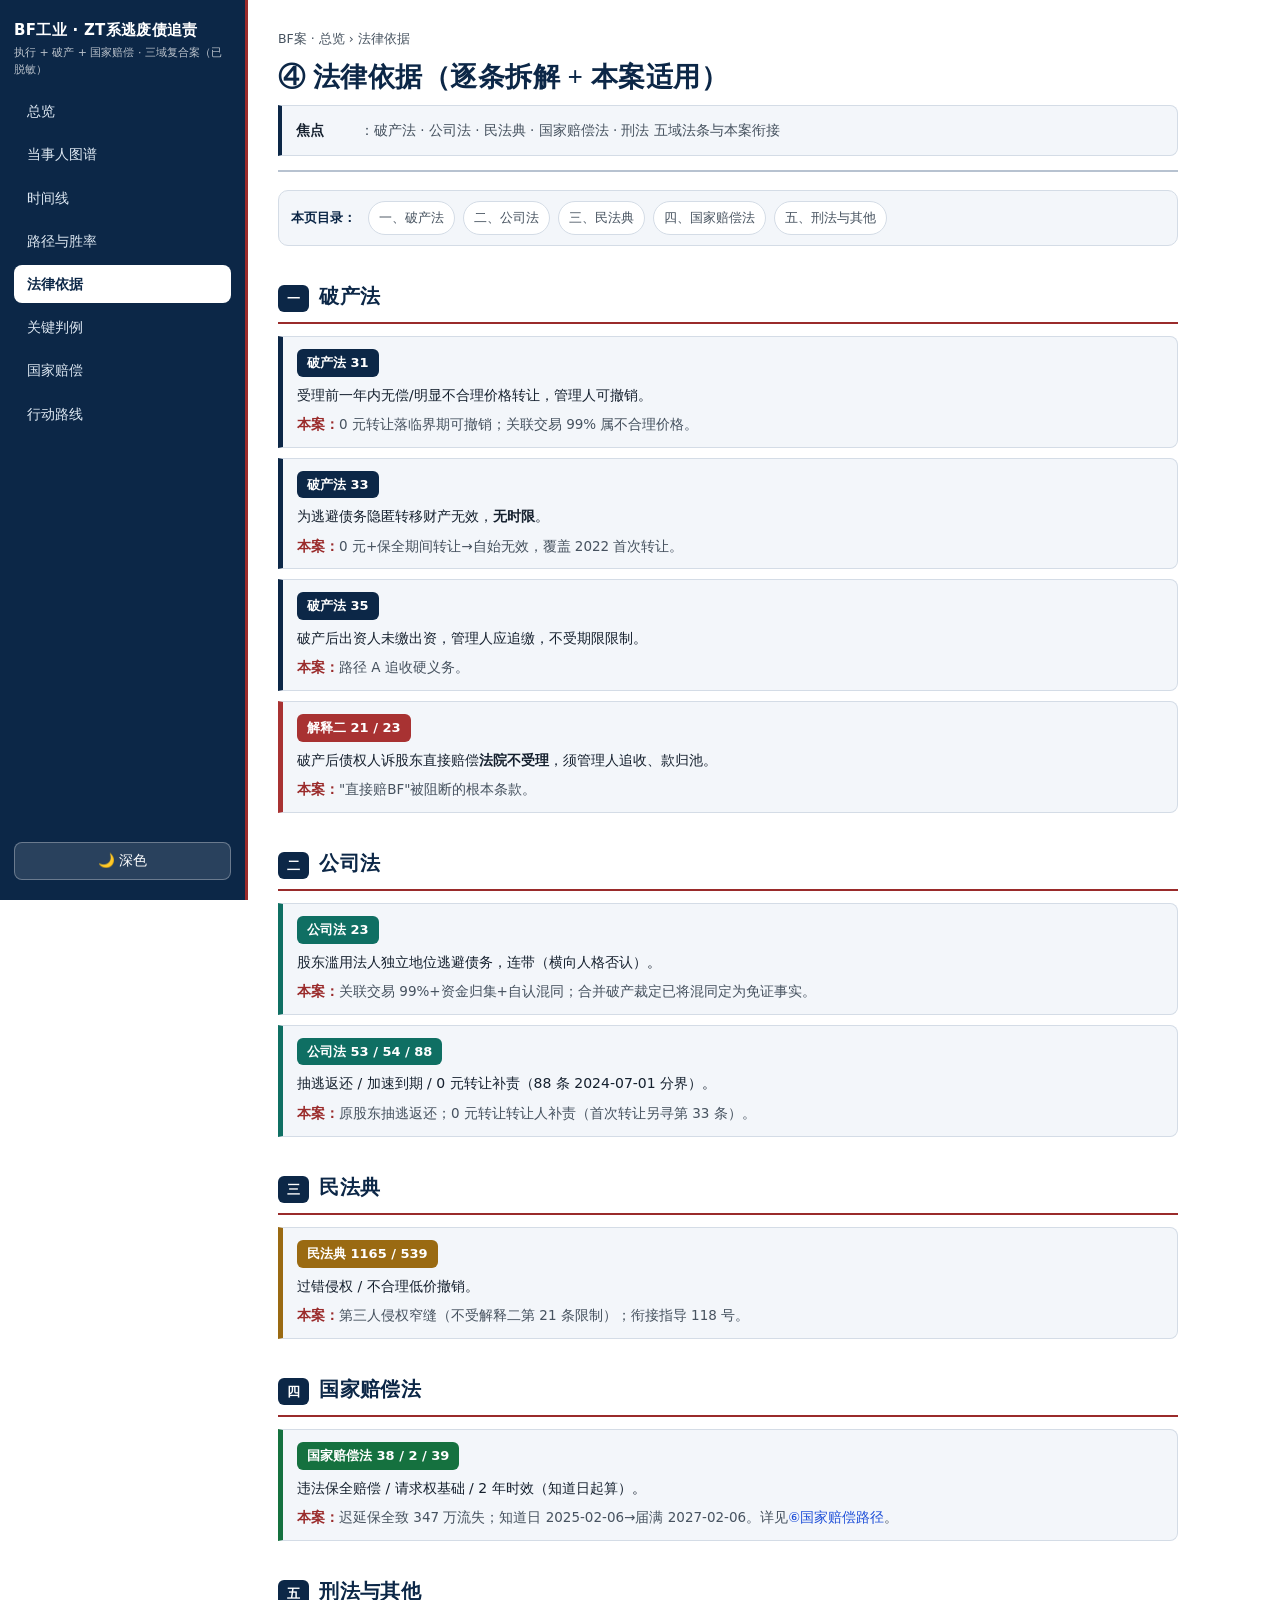
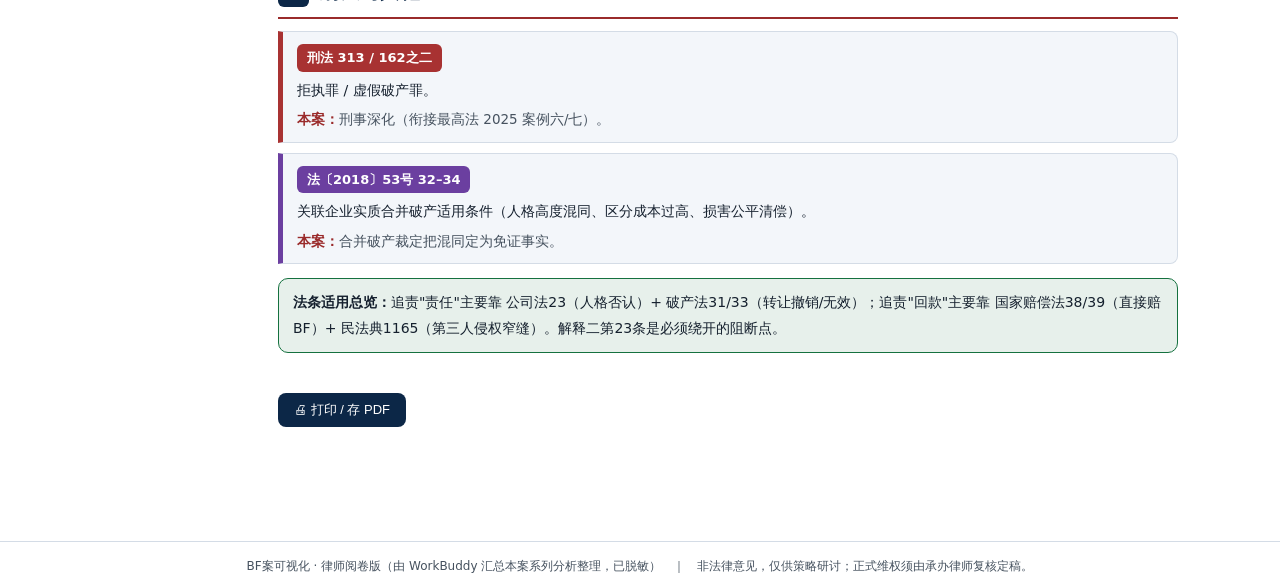
==== commit deb9dae8: "refactor: 全站简称(BF/ZT/SC)+左侧边栏导航+卷宗信息分行+字体排版优化" ====
--- a/pages/legal.html
+++ b/pages/legal.html
@@ -3,7 +3,7 @@
 <head>
 <meta charset="UTF-8">
 <meta name="viewport" content="width=device-width, initial-scale=1.0">
-<title>倍富案 · 法律依据 | 律师阅卷版</title>
+<title>BF案 · 法律依据 | 律师阅卷版</title>
 <script>document.documentElement.dataset.theme=localStorage.getItem('beifu-theme')||'light';</script>
 <link rel="stylesheet" href="../assets/style.css">
 </head>
@@ -12,7 +12,7 @@
 <main class="doc">
 
   <div class="doc-head">
-    <div class="crumbs"><a href="../index.html">倍富案 · 总览</a> › 法律依据</div>
+    <div class="crumbs"><a href="../index.html">BF案 · 总览</a> › 法律依据</div>
     <h1>④ 法律依据（逐条拆解 + 本案适用）</h1>
     <div class="meta"><b>焦点</b>：破产法 · 公司法 · 民法典 · 国家赔偿法 · 刑法 五域法条与本案衔接</div>
   </div>
@@ -27,7 +27,7 @@
     <div class="law"><span class="art">破产法 31</span><div class="body">受理前一年内无偿/明显不合理价格转让，管理人可撤销。</div><div class="app"><b>本案：</b>0 元转让落临界期可撤销；关联交易 99% 属不合理价格。</div></div>
     <div class="law"><span class="art">破产法 33</span><div class="body">为逃避债务隐匿转移财产无效，<b>无时限</b>。</div><div class="app"><b>本案：</b>0 元+保全期间转让→自始无效，覆盖 2022 首次转让。</div></div>
     <div class="law"><span class="art">破产法 35</span><div class="body">破产后出资人未缴出资，管理人应追缴，不受期限限制。</div><div class="app"><b>本案：</b>路径 A 追收硬义务。</div></div>
-    <div class="law coral"><span class="art">解释二 21 / 23</span><div class="body">破产后债权人诉股东直接赔偿<b>法院不受理</b>，须管理人追收、款归池。</div><div class="app"><b>本案：</b>"直接赔倍富"被阻断的根本条款。</div></div>
+    <div class="law coral"><span class="art">解释二 21 / 23</span><div class="body">破产后债权人诉股东直接赔偿<b>法院不受理</b>，须管理人追收、款归池。</div><div class="app"><b>本案：</b>"直接赔BF"被阻断的根本条款。</div></div>
   </section>
 
   <section id="s2">
@@ -50,14 +50,14 @@
     <h2 class="sec"><span class="idx">五</span>刑法与其他</h2>
     <div class="law coral"><span class="art">刑法 313 / 162之二</span><div class="body">拒执罪 / 虚假破产罪。</div><div class="app"><b>本案：</b>刑事深化（衔接最高法 2025 案例六/七）。</div></div>
     <div class="law violet"><span class="art">法〔2018〕53号 32–34</span><div class="body">关联企业实质合并破产适用条件（人格高度混同、区分成本过高、损害公平清偿）。</div><div class="app"><b>本案：</b>合并破产裁定把混同定为免证事实。</div></div>
-    <div class="alert ok"><b>法条适用总览：</b>追责"责任"主要靠 公司法23（人格否认）+ 破产法31/33（转让撤销/无效）；追责"回款"主要靠 国家赔偿法38/39（直接赔倍富）+ 民法典1165（第三人侵权窄缝）。解释二第23条是必须绕开的阻断点。</div>
+    <div class="alert ok"><b>法条适用总览：</b>追责"责任"主要靠 公司法23（人格否认）+ 破产法31/33（转让撤销/无效）；追责"回款"主要靠 国家赔偿法38/39（直接赔BF）+ 民法典1165（第三人侵权窄缝）。解释二第23条是必须绕开的阻断点。</div>
   </section>
 
   <button class="print-btn" onclick="window.print()">🖨 打印 / 存 PDF</button>
 </main>
 
 <footer class="doc-foot">
-  倍富案可视化 · 律师阅卷版（由 WorkBuddy 汇总本案系列分析整理，已脱敏）　｜　非法律意见，仅供策略研讨；正式维权须由承办律师复核定稿。
+  BF案可视化 · 律师阅卷版（由 WorkBuddy 汇总本案系列分析整理，已脱敏）　｜　非法律意见，仅供策略研讨；正式维权须由承办律师复核定稿。
 </footer>
 <script src="../assets/nav.js"></script>
 <script src="../assets/theme.js"></script>
--- a/assets/style.css
+++ b/assets/style.css
@@ -1,27 +1,26 @@
 /* ============================================================
-   倍富案 · 律师阅卷版 共享样式
-   设计目标：专业法律文档观感 · 高对比 · 打印友好 · 明暗双主题
+   BF案 · 律师阅卷版 共享样式（左 sidebar 导航 · 高对比 · 打印友好）
    ============================================================ */
 
 :root{
   --bg:#ffffff;
   --bg-soft:#f3f6fa;
   --bg-panel:#eef2f7;
-  --ink:#15202e;          /* 正文深字，白底高对比 */
+  --ink:#15202e;
   --ink-soft:#46525f;
-  --navy:#0c2747;         /* 导航/标题栏深蓝 */
+  --navy:#0c2747;
   --navy-2:#16395f;
-  --line:#d4dce6;         /* 边框 */
+  --line:#d4dce6;
   --line-strong:#b7c2d0;
-  --accent:#9a2b2b;       /* 法律红/警示 */
-  --green:#15713f;        /* 有利/胜率 */
-  --amber:#9a6a12;        /* 提示 */
-  --blue:#1d4ed8;         /* 信息 */
+  --accent:#9a2b2b;
+  --green:#15713f;
+  --amber:#9a6a12;
+  --blue:#1d4ed8;
   --teal:#0f6f63;
   --coral:#a83232;
   --radius:10px;
   --shadow:0 1px 3px rgba(12,39,71,.10);
-  --maxw:960px;
+  --sbw:248px;                 /* 左侧边栏宽度 */
 }
 [data-theme="dark"]{
   --bg:#0e1722;
@@ -47,84 +46,80 @@
 body{
   background:var(--bg);
   color:var(--ink);
-  font-family:"Noto Sans SC","PingFang SC","Microsoft YaHei",system-ui,-apple-system,sans-serif;
-  font-size:15.5px;
-  line-height:1.75;
-  -webkit-font-smoothing:antialiased;
+  font-family:"Noto Sans SC","PingFang SC","Microsoft YaHei","Source Han Sans SC",system-ui,sans-serif;
+  font-size:16px;line-height:1.82;
+  -webkit-font-smoothing:antialiased;text-rendering:optimizeLegibility;
 }
 a{color:var(--blue);text-decoration:none}
 a:hover{text-decoration:underline}
 
-/* ---------- 顶部常驻导航 ---------- */
+/* ---------- 左侧常驻导航栏 ---------- */
 #site-header{
-  position:sticky;top:0;z-index:50;
-  background:var(--navy);
-  color:#fff;
-  border-bottom:3px solid var(--accent);
-  box-shadow:0 2px 10px rgba(0,0,0,.18);
-}
-.nav-inner{max-width:1180px;margin:0 auto;display:flex;align-items:center;gap:14px;flex-wrap:wrap;padding:8px 16px}
-.nav-brand{font-weight:800;font-size:15px;letter-spacing:.3px;white-space:nowrap;color:#fff}
-.nav-brand small{display:block;font-weight:500;font-size:11px;opacity:.7;letter-spacing:0}
-.nav-links{display:flex;gap:2px;flex-wrap:wrap;flex:1}
+  position:fixed;top:0;left:0;bottom:0;width:var(--sbw);
+  background:var(--navy);color:#fff;
+  border-right:3px solid var(--accent);
+  overflow-y:auto;z-index:50;
+  display:flex;flex-direction:column;
+}
+.nav-inner{display:flex;flex-direction:column;gap:14px;padding:20px 14px;min-height:100%}
+.nav-brand{font-weight:800;font-size:15px;line-height:1.35;letter-spacing:.3px;color:#fff}
+.nav-brand small{display:block;font-weight:500;font-size:11px;opacity:.72;letter-spacing:0;margin-top:5px;line-height:1.5}
+.nav-links{display:flex;flex-direction:column;gap:5px;flex:1}
 .nav-links a{
-  color:#dfe9f3;font-size:13.5px;padding:6px 11px;border-radius:7px;white-space:nowrap;
-  border:1px solid transparent;
+  color:#dfe9f3;font-size:14px;padding:9px 12px;border-radius:8px;
+  border:1px solid transparent;line-height:1.3;
 }
 .nav-links a:hover{background:rgba(255,255,255,.12);text-decoration:none;color:#fff}
 .nav-links a.active{background:#fff;color:var(--navy);font-weight:700}
 .theme-btn{
-  background:rgba(255,255,255,.12);color:#fff;border:1px solid rgba(255,255,255,.3);
-  border-radius:7px;padding:6px 12px;font-size:13px;cursor:pointer;white-space:nowrap;
+  margin-top:auto;background:rgba(255,255,255,.12);color:#fff;
+  border:1px solid rgba(255,255,255,.3);border-radius:8px;
+  padding:9px 12px;font-size:13.5px;cursor:pointer;text-align:center;
 }
 .theme-btn:hover{background:rgba(255,255,255,.22)}
 
 /* ---------- 文档主体 ---------- */
-.doc{max-width:var(--maxw);margin:0 auto;padding:26px 20px 60px}
-.doc-head{border-bottom:2px solid var(--line-strong);padding-bottom:14px;margin-bottom:8px}
-.crumbs{font-size:12.5px;color:var(--ink-soft);margin-bottom:8px}
+.doc{margin:0 0 0 var(--sbw);max-width:960px;padding:28px 30px 64px}
+.doc-head{border-bottom:2px solid var(--line-strong);padding-bottom:14px;margin-bottom:6px}
+.crumbs{font-size:12.5px;color:var(--ink-soft);margin-bottom:9px}
 .crumbs a{color:var(--ink-soft)}
 .doc-head h1{
   font-family:"Noto Serif SC","Songti SC",serif;
-  font-size:26px;line-height:1.3;margin:0 0 8px;color:var(--navy);font-weight:800;
-}
-.meta{font-size:13px;color:var(--ink-soft);background:var(--bg-soft);border:1px solid var(--line);
-  border-left:4px solid var(--navy);padding:8px 12px;border-radius:0 8px 8px 0}
-.meta b{color:var(--ink)}
+  font-size:27px;line-height:1.32;margin:0 0 10px;color:var(--navy);font-weight:800;letter-spacing:.5px;
+}
+/* 卷宗信息：分行展示 */
+.meta{font-size:13.5px;color:var(--ink-soft);background:var(--bg-soft);
+  border:1px solid var(--line);border-left:4px solid var(--navy);
+  border-radius:0 8px 8px 0;padding:12px 14px}
+.meta > div{padding:4px 0;border-bottom:1px dashed var(--line)}
+.meta > div:last-child{border-bottom:none}
+.meta b{color:var(--ink);display:inline-block;min-width:64px}
 
 /* 本页目录 */
-.toc{
-  display:flex;flex-wrap:wrap;gap:8px;align-items:center;
+.toc{display:flex;flex-wrap:wrap;gap:8px;align-items:center;
   background:var(--bg-soft);border:1px solid var(--line);border-radius:var(--radius);
-  padding:10px 12px;margin:18px 0 22px;font-size:13px;
-}
+  padding:10px 12px;margin:18px 0 22px;font-size:13px}
 .toc .toc-t{font-weight:700;color:var(--navy);margin-right:4px}
 .toc a{background:#fff;border:1px solid var(--line);padding:4px 10px;border-radius:20px;color:var(--ink-soft)}
 [data-theme="dark"] .toc a{background:var(--bg-panel)}
 .toc a:hover{border-color:var(--navy);color:var(--navy);text-decoration:none}
 
 /* 章节 */
-section{margin:30px 0;scroll-margin-top:70px}
-h2.sec{
-  font-size:20px;color:var(--navy);margin:30px 0 12px;padding-bottom:8px;
-  border-bottom:2px solid var(--accent);display:flex;align-items:baseline;gap:10px;
-}
-h2.sec .idx{
-  font-family:"Noto Serif SC",serif;background:var(--navy);color:#fff;
-  font-size:13px;font-weight:700;padding:2px 9px;border-radius:6px;flex:none;
-}
-h3{font-size:16.5px;color:var(--navy-2);margin:22px 0 10px;
-  padding-left:10px;border-left:4px solid var(--accent)}
+section{margin:30px 0;scroll-margin-top:20px}
+h2.sec{font-size:20px;color:var(--navy);margin:32px 0 12px;padding-bottom:8px;
+  border-bottom:2px solid var(--accent);display:flex;align-items:baseline;gap:10px;letter-spacing:.3px}
+h2.sec .idx{font-family:"Noto Serif SC",serif;background:var(--navy);color:#fff;
+  font-size:13px;font-weight:700;padding:2px 9px;border-radius:6px;flex:none}
+h3{font-size:16.5px;color:var(--navy-2);margin:22px 0 10px;padding-left:10px;border-left:4px solid var(--accent);letter-spacing:.2px}
 h4{font-size:15px;margin:14px 0 6px;color:var(--ink)}
 p{margin:8px 0}
 .lead{font-size:15px;color:var(--ink-soft);background:var(--bg-soft);
-  border-left:4px solid var(--blue);padding:10px 14px;border-radius:0 8px 8px 0;margin:10px 0 16px}
+  border-left:4px solid var(--blue);padding:11px 14px;border-radius:0 8px 8px 0;margin:10px 0 16px}
 b,strong{color:var(--ink)}
 
 /* ---------- 卡片 KPI / counts ---------- */
 .grid{display:grid;grid-template-columns:repeat(auto-fit,minmax(150px,1fr));gap:12px;margin:14px 0}
-.kpi{background:var(--bg-soft);border:1px solid var(--line);border-radius:var(--radius);
-  padding:14px;text-align:center}
+.kpi{background:var(--bg-soft);border:1px solid var(--line);border-radius:var(--radius);padding:14px;text-align:center}
 .kpi .n{font-size:22px;font-weight:800;color:var(--navy);font-family:"Noto Serif SC",serif}
 .kpi .l{font-size:12px;color:var(--ink-soft);margin-top:4px}
 .counts{display:flex;flex-wrap:wrap;gap:12px;margin:16px 0}
@@ -165,7 +160,7 @@
 /* ---------- 关系图 ---------- */
 .diagram{background:#fff;border:1px solid var(--line);border-radius:var(--radius);
   padding:14px;margin:14px 0;box-shadow:var(--shadow)}
-[data-theme="dark"] .diagram{background:#fff} /* SVG 自身浅底，明暗均清晰 */
+[data-theme="dark"] .diagram{background:#fff}
 .diagram svg{width:100%;height:auto;display:block}
 .diagram .box{fill:#eef2f7;stroke:#94a3b8;stroke-width:1.2}
 .diagram .b-brand{fill:#dbe7f5;stroke:#1d4ed8}
@@ -208,13 +203,12 @@
 .node.ok{border-color:var(--green);color:var(--green);background:rgba(21,113,63,.08)}
 .arrow{font-weight:800;color:var(--ink-soft);font-size:16px}
 
-/* ---------- 时间防御条（国赔时效） ---------- */
+/* ---------- 时间防御条 ---------- */
 .tdbar{position:relative;height:40px;background:var(--bg-panel);border:1px solid var(--line);
   border-radius:8px;margin:14px 0 4px;overflow:hidden}
 .tdbar .fill{position:absolute;top:0;bottom:0;background:linear-gradient(90deg,#1d4ed8,#3b6fe0);opacity:.85}
 .tdbar .mark{position:absolute;top:-3px;bottom:-3px;width:3px;background:var(--accent)}
-.tdbar .lbl{position:absolute;top:11px;font-size:11.5px;color:#fff;font-weight:600;
-  white-space:nowrap;text-shadow:0 1px 2px rgba(0,0,0,.4)}
+.tdbar .lbl{position:absolute;top:11px;font-size:11.5px;color:#fff;font-weight:600;white-space:nowrap;text-shadow:0 1px 2px rgba(0,0,0,.4)}
 [data-theme="dark"] .tdbar .lbl{color:#fff}
 
 /* ---------- 法条引用块 ---------- */
@@ -265,12 +259,16 @@
   padding:8px 16px;border-radius:8px;font-size:13px;cursor:pointer}
 .print-btn:hover{background:var(--navy-2)}
 
-/* ---------- 响应式 ---------- */
-@media(max-width:760px){
-  .doc-head h1{font-size:21px}
-  .nav-links a{padding:5px 8px;font-size:12.5px}
+/* ---------- 响应式：窄屏边栏转顶栏 ---------- */
+@media(max-width:820px){
+  #site-header{position:static;width:100%;height:auto;border-right:none;border-bottom:3px solid var(--accent)}
+  .nav-inner{flex-direction:column;min-height:0}
+  .nav-links{flex-direction:row;flex-wrap:wrap}
+  .nav-links a{flex:1 1 auto;text-align:center}
+  .theme-btn{margin-top:8px}
+  .doc{margin-left:0;max-width:100%;padding:20px 16px 50px}
+  .doc-head h1{font-size:22px}
   .bar-row .lab{flex-basis:120px}
-  .ev .desc{font-size:13px}
 }
 
 /* ---------- 打印友好 ---------- */
@@ -278,12 +276,13 @@
   #site-header{display:none!important}
   .toc,.print-btn,.theme-btn{display:none!important}
   body{font-size:12px;background:#fff;color:#000}
-  .doc{max-width:100%;padding:0}
+  .doc{margin-left:0;max-width:100%;padding:0}
   .doc-head h1{color:#000}
   .alert,.card,.law,.path,.flow,.tree,.diagram,.cd-box{break-inside:avoid}
   .kpi,.counts .c{break-inside:avoid}
+  .meta{border-left-color:#000}
   table,th,td{border-color:#999}
   *{-webkit-print-color-adjust:exact;print-color-adjust:exact}
   section{margin:14px 0}
-  h2.sec,.h3{break-after:avoid}
-}
+  h2.sec,h3{break-after:avoid}
+}
